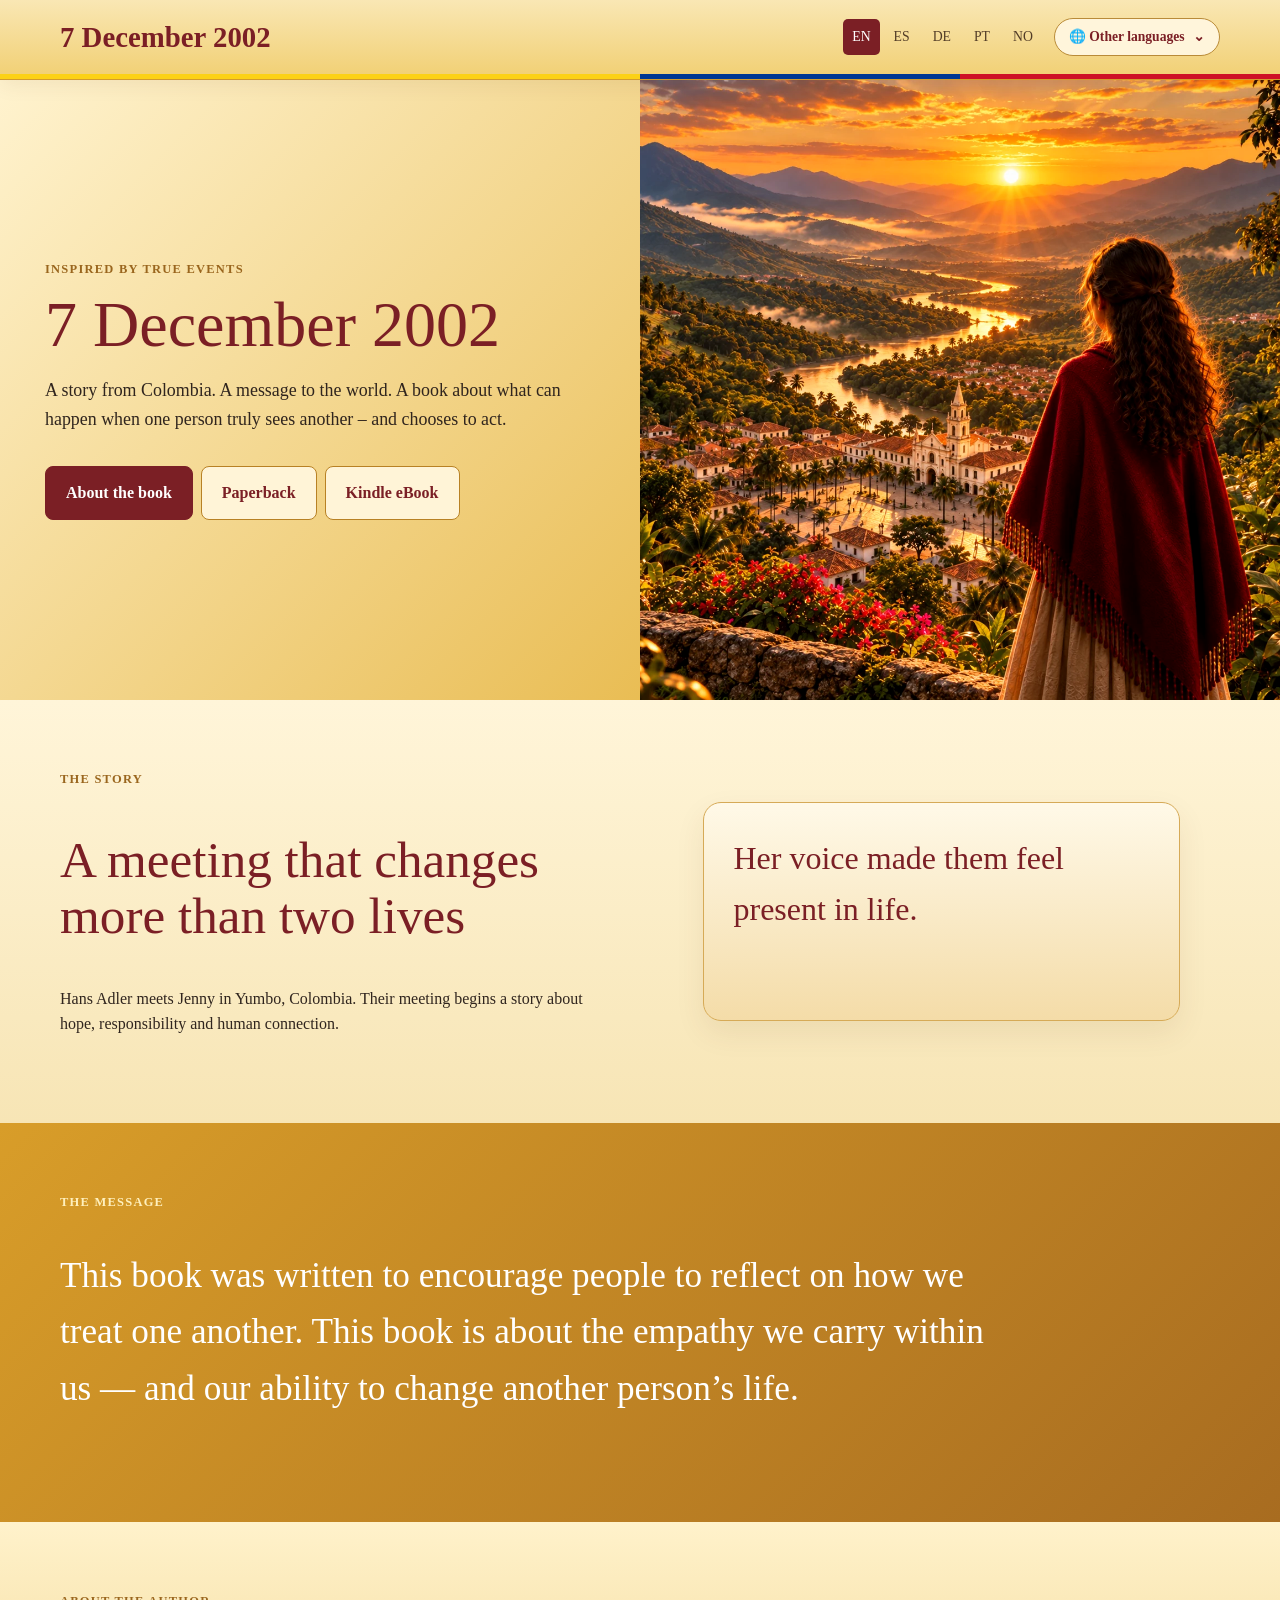
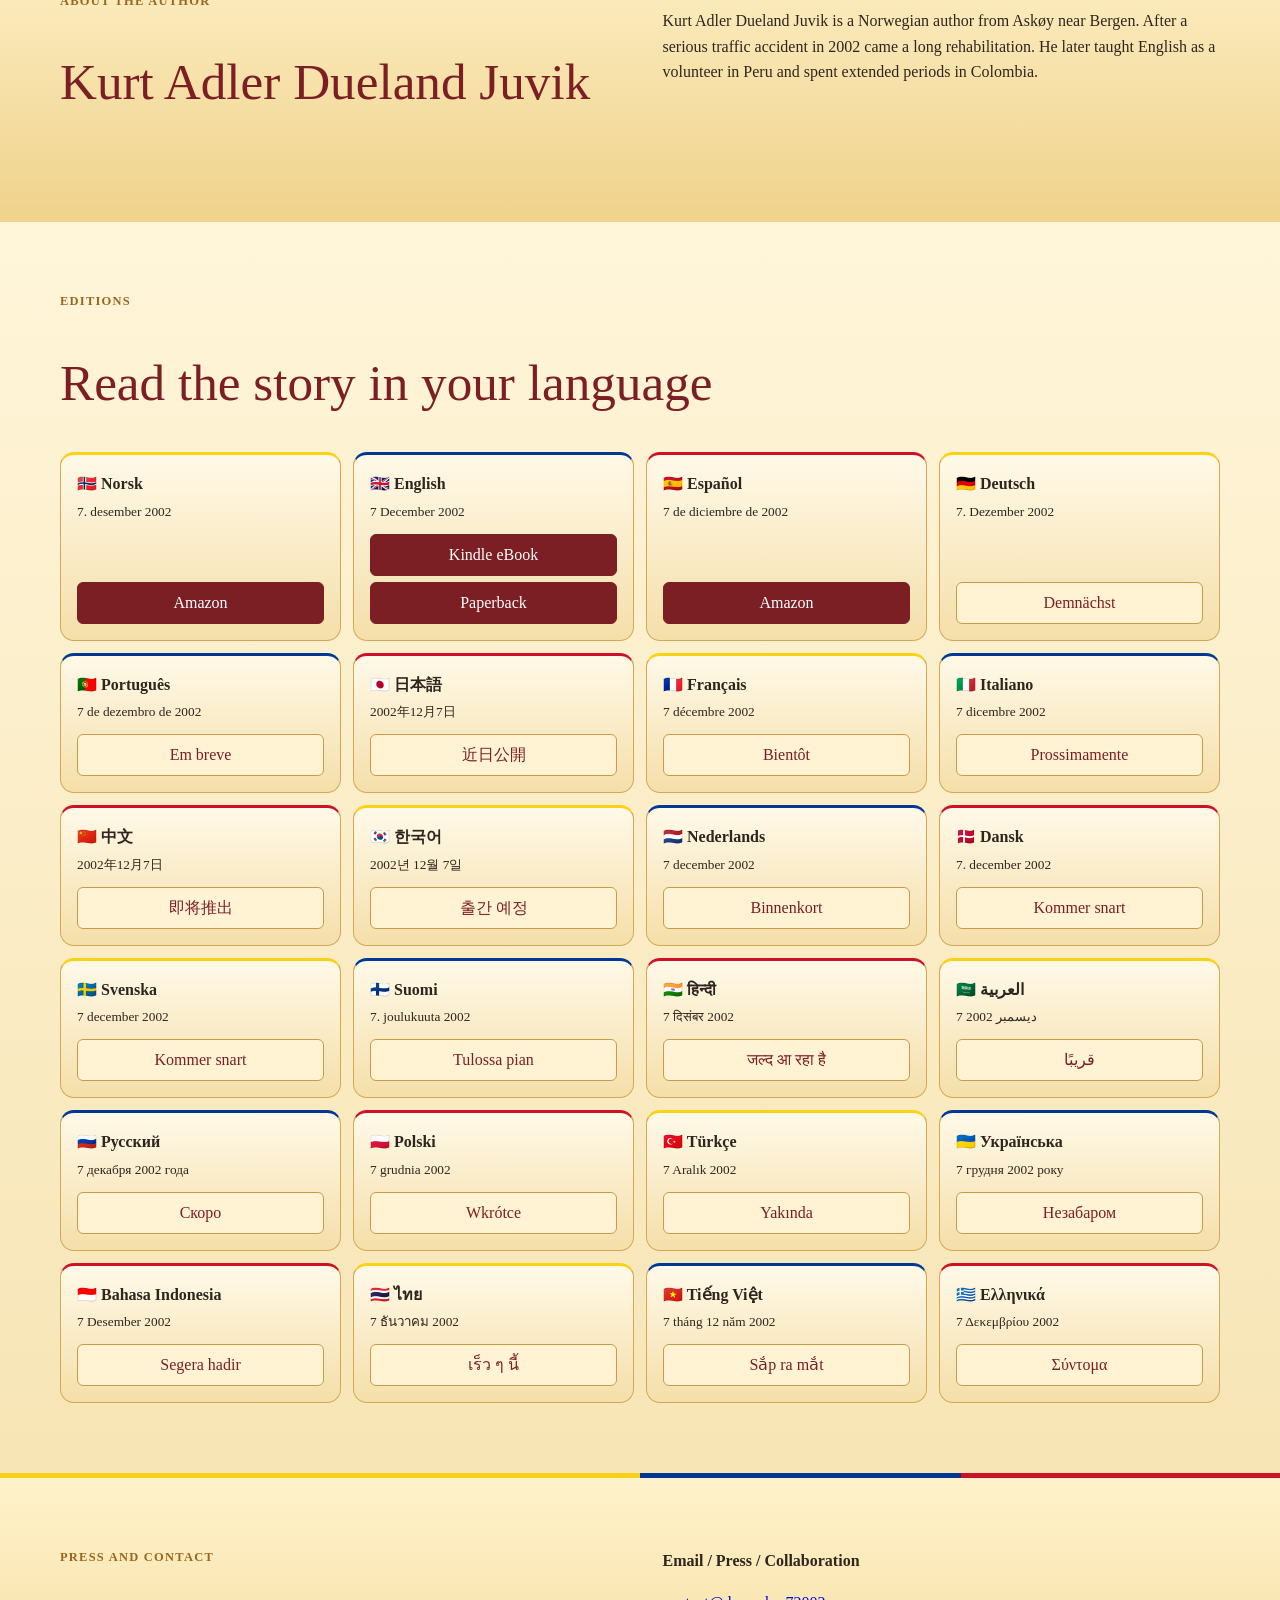
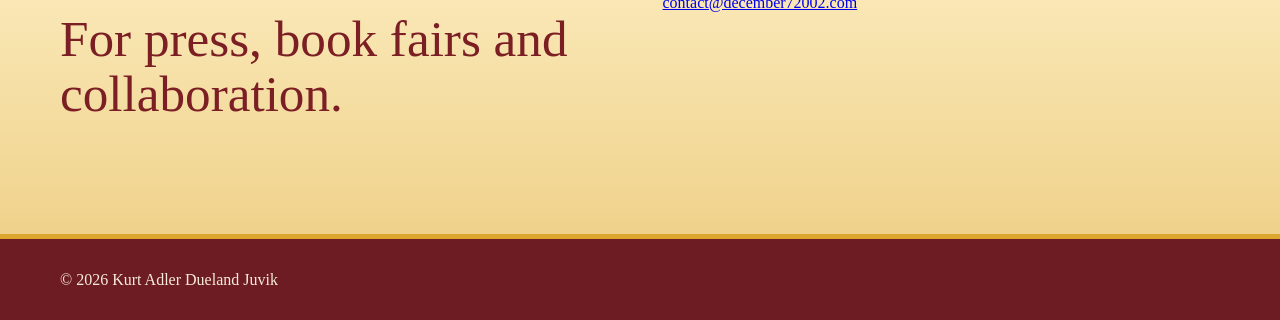
==== index.html @ f784ce47 "Align author biography spacing with other page sections" ====
<!doctype html><html lang=en><head><meta charset=utf-8><meta name=viewport content="width=device-width,initial-scale=1"><title>7 December 2002 | Kurt Adler Dueland Juvik</title><link rel="canonical" href="https://december72002.com/"><script>if(location.hostname==="7december2002.com"||location.hostname==="www.7december2002.com"){location.replace("https://december72002.com"+location.pathname+location.search+location.hash)}</script><style>*{box-sizing:border-box}html{scroll-behavior:smooth}body{margin:0;background:#f8e7b8;color:#30251e;font-family:Georgia,"Times New Roman","Noto Serif JP",serif;line-height:1.6}.w{width:min(1160px,calc(100% - 30px));margin:auto}header{background:linear-gradient(180deg,#f9e7b4,#f1cf72);border-bottom:1px solid #d29a2e;position:sticky;top:0;z-index:10;box-shadow:0 4px 20px rgba(91,56,12,.08)}header:after{content:"";display:block;height:5px;background:linear-gradient(90deg,#FCD116 0 50%,#003893 50% 75%,#CE1126 75% 100%)}.top{min-height:74px;display:flex;align-items:center;justify-content:space-between;gap:15px}.brand{font-size:1.8rem;color:#7b1f25;font-weight:700}.langs{display:flex;flex-wrap:wrap;gap:2px;justify-content:flex-end}.langs button{border:0;background:none;padding:5px;font:inherit;font-size:.73rem;cursor:pointer;color:#3d3022}.langs button:hover{color:#003893}.langs .on{background:#7b1f25;color:#fff;border-radius:5px}.hero{display:grid;grid-template-columns:1fr 1fr;min-height:620px}.copy{display:flex;align-items:center;padding:55px 45px;background:linear-gradient(135deg,#fff3cf,#e9bd54)}.ey,.k{color:#9a661e;text-transform:uppercase;letter-spacing:.1em;font-size:.78rem;font-weight:700}h1{font-size:clamp(2.5rem,5vw,5rem);line-height:1.04;color:#7b1f25;font-weight:500;margin:.18em 0}.sub{font-size:1.7rem;color:#2b4b35}.lead{font-size:1.12rem}.btn{display:inline-block;margin:15px 8px 0 0;padding:13px 20px;border:1px solid #b88124;border-radius:8px;color:#7b1f25;text-decoration:none;font-weight:700;background:#fff4d7}.btn:hover{border-color:#003893}.primary{background:#7b1f25;color:#fff;border-color:#7b1f25}.off{opacity:.5;pointer-events:none}.hide{display:none!important}.visual{width:100%;height:100%;min-height:620px;overflow:hidden;background:#d8a13a;}.visual img{display:block;width:100%;height:100%;min-height:620px;object-fit:cover;object-position:right center;filter:contrast(1.03) saturate(1.02)}section{padding:70px 0;background:linear-gradient(180deg,#fff5d9,#f7e5b5)}.two{display:grid;grid-template-columns:1fr 1fr;gap:45px}h2{font-size:clamp(2.2rem,4vw,3.8rem);line-height:1.08;color:#7b1f25;font-weight:500}.quote{padding:30px;border:1px solid #d6aa57;border-radius:18px;background:linear-gradient(180deg,#fff9e8,#f4dca8);font-size:2rem;color:#7b1f25;box-shadow:0 12px 30px rgba(87,51,8,.08)}.message{background:linear-gradient(135deg,#d89d29,#a86c20);color:#fff}.message .k{color:#fff0bd}.message p{font-size:2.2rem;max-width:960px}.author,.contact{background:linear-gradient(180deg,#fff2cb,#efd28b)}.ed{display:grid;grid-template-columns:repeat(4,1fr);gap:12px}.ed article{background:linear-gradient(180deg,#fff9e8,#f5dfa9);border:1px solid #d3a855;border-radius:14px;padding:16px;display:flex;flex-direction:column;min-height:120px}.ed article:nth-child(3n+1){border-top:3px solid #FCD116}.ed article:nth-child(3n+2){border-top:3px solid #003893}.ed article:nth-child(3n){border-top:3px solid #CE1126}.ed small{display:block;flex:1;margin:4px 0 12px}.ed a,.ed span{padding:7px;text-align:center;border:1px solid #c99b48;border-radius:6px;text-decoration:none;color:#7b1f25;background:#fff3d3}.ed a{background:#7b1f25;color:#fff;border-color:#7b1f25}.contact{border-top:5px solid transparent;border-image:linear-gradient(90deg,#FCD116 0 50%,#003893 50% 75%,#CE1126 75% 100%) 1}footer{background:#6c1c22;color:#f8ecd8;padding:28px 0;border-top:5px solid #dca62f}@media(max-width:850px){.hero,.two{grid-template-columns:1fr}.visual{min-height:500px;order:-1}.visual img{min-height:500px;object-position:right center}.copy{padding:45px 25px}.ed{grid-template-columns:repeat(2,1fr)}}@media(max-width:480px){header{position:relative}.top{flex-direction:column;align-items:flex-start;padding:12px 0}.langs{justify-content:flex-start}.ed{grid-template-columns:1fr}.visual{min-height:410px}.visual img{min-height:410px;object-position:78% center}}
.language-nav{display:flex;align-items:center;justify-content:flex-end;gap:12px;flex-wrap:wrap}.language-nav .langs{gap:5px}.language-nav button{border:0;background:transparent;color:#533d27;font:inherit;font-size:.86rem;padding:7px 9px;cursor:pointer;border-radius:7px;white-space:nowrap}.language-nav button.on{background:#7b1f25;color:#fff}.language-more{position:relative}.language-more summary{list-style:none;cursor:pointer;white-space:nowrap;border:1px solid #b98b39;background:#fff5db;border-radius:24px;padding:7px 14px;font-size:.85rem;color:#7b1f25;font-weight:700}.language-more summary::-webkit-details-marker{display:none}.language-more summary:focus-visible,.language-nav button:focus-visible{outline:3px solid #003893;outline-offset:2px}.chevron{margin-left:5px}.language-more[open] .chevron{display:inline-block;transform:rotate(180deg)}.language-grid{position:absolute;right:0;top:calc(100% + 9px);z-index:30;width:min(570px,calc(100vw - 30px));max-height:60vh;overflow:auto;display:grid;grid-template-columns:repeat(3,minmax(0,1fr));gap:5px;padding:15px;background:#fff8e8;border:1px solid #d2ac61;border-radius:14px;box-shadow:0 12px 35px #4c2e1640}.language-grid button{text-align:left;white-space:normal}@media(max-width:850px){.top{gap:7px}.language-nav{justify-content:flex-start}}@media(max-width:480px){.top{padding:13px 0}.brand{font-size:1.65rem}.language-nav{width:100%;gap:8px}.language-nav .langs{gap:2px}.language-nav button{padding:6px 8px;font-size:.84rem}.language-more summary{font-size:.82rem;padding:6px 11px}.language-grid{left:0;right:auto;grid-template-columns:repeat(2,minmax(0,1fr));width:min(350px,calc(100vw - 30px))}}@media(max-width:600px){.language-nav{position:relative}.language-more{position:static}.language-grid{position:absolute;left:0;right:0;top:calc(100% + 9px);width:100%;max-width:100%;grid-template-columns:repeat(2,minmax(0,1fr));gap:4px 8px;padding:12px;box-sizing:border-box}.language-grid button{min-width:0;width:100%;overflow-wrap:anywhere;word-break:normal;text-align:left;font-size:.8rem;line-height:1.35;padding:9px 5px}.language-more summary{max-width:100%}}@media(max-width:850px){.author .two{gap:0}.author h2{margin-bottom:.35em}.author p{margin-top:0}}</style></head><body><header><div class="w top"><div class=brand id="brandTitle">ENGELEN FRA BERLIN</div><nav class="language-nav" aria-label="Choose language"><div class="langs"><button data-l=en>EN</button><button data-l=es>ES</button><button data-l=de>DE</button><button data-l=pt>PT</button><button data-l=no>NO</button></div><details class="language-more"><summary aria-label="Show all 24 languages">🌐 <span id="languageToggleLabel">Other languages</span> <span class="chevron">⌄</span></summary><div class="language-grid"><button data-l=ja>日本語</button><button data-l=fr>FR</button><button data-l=it>IT</button><button data-l=zh>中文</button><button data-l=ko>한국어</button><button data-l=nl>NL</button><button data-l=da>DA</button><button data-l=sv>SV</button><button data-l=fi>FI</button><button data-l=hi>हिन्दी</button><button data-l=ar>العربية</button><button data-l=ru>Русский</button><button data-l=pl>Polski</button><button data-l=tr>Türkçe</button><button data-l=uk>Українська</button><button data-l=id>Bahasa Indonesia</button><button data-l=th>ไทย</button><button data-l=vi>Tiếng Việt</button><button data-l=el>Ελληνικά</button></div></details></nav></div></header><main><div class=hero><div class=copy><div><div class=ey id=x0>Inspirert av virkelige hendelser</div><h1 id=x1>Tilfeldighetenes mønster</h1><div class="sub hide" id=x2>Jenta fra Yumbo</div><p class=lead id=x3>En historie fra Colombia. Et budskap til verden. En bok om hva som kan skje når ett menneske virkelig ser et annet – og velger å handle.</p><a class="btn primary" href=#book id=x4>Les om boken</a><a class=btn id=buy>Kjøp norsk utgave</a><a class="btn hide" id=buy2></a></div></div><div class=visual id=heroVisual><img src="[data-uri]" alt="Jenta i et gyllent landskap over Yumbo" fetchpriority="high"></div></div><section id=book><div class="w two"><div><div class=k id=x6>Historien</div><h2 id=x7>Et møte som forandrer mer enn to liv</h2><p id=x8>Hans Adler møter Jenny i Yumbo i Colombia. Møtet blir starten på en historie om håp, ansvar, menneskelig nærhet og hvor mye ett valg kan bety.</p></div><blockquote class=quote id=x9>Stemmen fikk dem til å føle seg til stede i livet.</blockquote></div></section><section class=message><div class=w><div class=k id=x10>Budskapet</div><p id=x11>Denne boken handler om empatien vi bærer i oss – og vår evne til å forandre et annet menneskes liv.</p></div></section><section class=author><div class="w two"><div><div class=k id=x12>Om forfatteren</div><h2>Kurt Adler Dueland Juvik</h2></div><p id=x13>Kurt Adler Dueland Juvik er en norsk forfatter fra Askøy utenfor Bergen. Etter en alvorlig trafikkulykke i 2002 fulgte en lang rehabilitering. Senere underviste han i engelsk som frivillig i Peru og oppholdt seg i lengre perioder i Colombia.</p></div></section><section><div class=w><div class=k id=edLabel>UTGAVER</div><h2 id=x15>Les historien på ditt språk</h2><div class=ed><article><b>🇳🇴 Norsk</b><small>7. desember 2002</small><a href="https://www.amazon.com/dp/B0HGYQ862X" target="_blank">Amazon</a></article><article><b>🇬🇧 English</b><small>7 December 2002</small><a href="https://www.amazon.com/dp/B0GDHTZF4P" target="_blank">Kindle eBook</a><a href="https://www.amazon.com/dp/B0HFGLJTKH" target="_blank" style="margin-top:6px">Paperback</a></article><article><b>🇪🇸 Español</b><small>7 de diciembre de 2002</small><a href="https://www.amazon.com/dp/B0HFTT1THT" target="_blank">Amazon</a></article><article><b>🇩🇪 Deutsch</b><small>7. Dezember 2002</small><span>Demnächst</span></article><article><b>🇵🇹 Português</b><small>7 de dezembro de 2002</small><span>Em breve</span></article><article><b>🇯🇵 日本語</b><small>2002年12月7日</small><span>近日公開</span></article><article><b>🇫🇷 Français</b><small>7 décembre 2002</small><span>Bientôt</span></article><article><b>🇮🇹 Italiano</b><small>7 dicembre 2002</small><span>Prossimamente</span></article><article><b>🇨🇳 中文</b><small>2002年12月7日</small><span>即将推出</span></article><article><b>🇰🇷 한국어</b><small>2002년 12월 7일</small><span>출간 예정</span></article><article><b>🇳🇱 Nederlands</b><small>7 december 2002</small><span>Binnenkort</span></article><article><b>🇩🇰 Dansk</b><small>7. december 2002</small><span>Kommer snart</span></article><article><b>🇸🇪 Svenska</b><small>7 december 2002</small><span>Kommer snart</span></article><article><b>🇫🇮 Suomi</b><small>7. joulukuuta 2002</small><span>Tulossa pian</span></article><article><b>🇮🇳 हिन्दी</b><small>7 दिसंबर 2002</small><span>जल्द आ रहा है</span></article><article><b>🇸🇦 العربية</b><small>7 ديسمبر 2002</small><span>قريبًا</span></article><article><b>🇷🇺 Русский</b><small>7 декабря 2002 года</small><span>Скоро</span></article><article><b>🇵🇱 Polski</b><small>7 grudnia 2002</small><span>Wkrótce</span></article><article><b>🇹🇷 Türkçe</b><small>7 Aralık 2002</small><span>Yakında</span></article><article><b>🇺🇦 Українська</b><small>7 грудня 2002 року</small><span>Незабаром</span></article><article><b>🇮🇩 Bahasa Indonesia</b><small>7 Desember 2002</small><span>Segera hadir</span></article><article><b>🇹🇭 ไทย</b><small>7 ธันวาคม 2002</small><span>เร็ว ๆ นี้</span></article><article><b>🇻🇳 Tiếng Việt</b><small>7 tháng 12 năm 2002</small><span>Sắp ra mắt</span></article><article><b>🇬🇷 Ελληνικά</b><small>7 Δεκεμβρίου 2002</small><span>Σύντομα</span></article></div></div></section><section class=contact><div class="w two"><div><div class=k id=x16>Presse og kontakt</div><h2 id=x17>For presse, bokmesser og samarbeid.</h2></div><div><b id=contactLabel>Email / Press / Collaboration</b><p><a href="mailto:contact@december72002.com">contact@december72002.com</a></p></div></div></section></main><footer><div class=w>© 2026 Kurt Adler Dueland Juvik</div></footer><script>window.T={"no":["Inspirert av virkelige hendelser","Tilfeldighetenes mønster","Jenta fra Yumbo","En historie fra Colombia. Et budskap til verden. En bok om hva som kan skje når ett menneske virkelig ser et annet – og velger å handle.","Les om boken","Kjøp norsk utgave","Historien","Et møte som forandrer mer enn to liv","Hans Adler møter Jenny i Yumbo i Colombia. Møtet blir starten på en historie om håp, ansvar, menneskelig nærhet og hvor mye ett valg kan bety.","Stemmen fikk dem til å føle seg til stede i livet.","Budskapet","Denne boken er skrevet for å få mennesker til å reflektere over hvordan vi behandler hverandre. Denne boken handler om empatien vi bærer i oss – og vår evne til å forandre et annet menneskes liv.","Om forfatteren","Kurt Adler Dueland Juvik er en norsk forfatter fra Askøy utenfor Bergen. Etter en alvorlig trafikkulykke i 2002 fulgte en lang rehabilitering. Senere underviste han i engelsk som frivillig i Peru og oppholdt seg i lengre perioder i Colombia.","Utgaver og språk","Les historien på ditt språk","Presse og kontakt","For presse, bokmesser og samarbeid."],"en":["Inspired by true events","The Pattern of Coincidence","The Girl from Yumbo","A story from Colombia. A message to the world. A book about what can happen when one person truly sees another – and chooses to act.","About the book","Buy the English edition","The story","A meeting that changes more than two lives","Hans Adler meets Jenny in Yumbo, Colombia. Their meeting begins a story about hope, responsibility and human connection.","Her voice made them feel present in life.","The message","This book was written to encourage people to reflect on how we treat one another. This book is about the empathy we carry within us — and our ability to change another person’s life.","About the author","Kurt Adler Dueland Juvik is a Norwegian author from Askøy near Bergen. After a serious traffic accident in 2002 came a long rehabilitation. He later taught English as a volunteer in Peru and spent extended periods in Colombia.","Editions and languages","Read the story in your language","Press and contact","For press, book fairs and collaboration."],"es":["Inspirada en hechos reales","El patrón de las coincidencias","La chica de Yumbo","Una historia de Colombia. Un mensaje al mundo. Un libro sobre lo que puede ocurrir cuando una persona realmente ve a otra y decide actuar.","Conoce el libro","Comprar la edición española","La historia","Un encuentro que cambia más de dos vidas","Hans Adler conoce a Jenny en Yumbo, Colombia. El encuentro inicia una historia sobre esperanza, responsabilidad y cercanía humana.","Su voz les hizo sentirse presentes en la vida.","El mensaje","Este libro fue escrito para invitar a las personas a reflexionar sobre cómo nos tratamos unos a otros. Este libro trata de la empatía que llevamos dentro — y de nuestra capacidad para cambiar la vida de otra persona.","Sobre el autor","Kurt Adler Dueland Juvik es un autor noruego de Askøy, cerca de Bergen. Tras un grave accidente de tráfico en 2002 siguió una larga rehabilitación. Más tarde enseñó inglés como voluntario en Perú y pasó largas temporadas en Colombia.","Ediciones e idiomas","Lee la historia en tu idioma","Prensa y contacto","Para prensa, ferias del libro y colaboración."],"de":["Inspiriert von wahren Begebenheiten","Das Muster der Zufälle","Das Mädchen aus Yumbo","Eine Geschichte aus Kolumbien. Eine Botschaft an die Welt.","Über das Buch","Deutsche Ausgabe – demnächst","Die Geschichte","Eine Begegnung, die mehr als zwei Leben verändert","Hans Adler begegnet Jenny in Yumbo, Kolumbien. Daraus entsteht eine Geschichte über Hoffnung, Verantwortung und menschliche Nähe.","Ihre Stimme gab ihnen das Gefühl, im Leben präsent zu sein.","Die Botschaft","Dieses Buch wurde geschrieben, um Menschen dazu anzuregen, darüber nachzudenken, wie wir miteinander umgehen. Dieses Buch handelt von der Empathie, die wir in uns tragen – und von unserer Fähigkeit, das Leben eines anderen Menschen zu verändern.","Über den Autor","Kurt Adler Dueland Juvik ist ein norwegischer Autor von Askøy bei Bergen. Nach einem schweren Verkehrsunfall 2002 folgte eine lange Rehabilitation. Später unterrichtete er freiwillig Englisch in Peru und verbrachte längere Zeiträume in Kolumbien.","Ausgaben und Sprachen","Lies die Geschichte in deiner Sprache","Presse und Kontakt","Für Presse, Buchmessen und Zusammenarbeit."],"pt":["Inspirada em fatos reais","O padrão das coincidências","A Menina de Yumbo","Uma história da Colômbia. Uma mensagem ao mundo.","Sobre o livro","Edição em português – em breve","A história","Um encontro que muda mais do que duas vidas","Hans Adler conhece Jenny em Yumbo, na Colômbia. O encontro inicia uma história sobre esperança, responsabilidade e proximidade humana.","A voz dela os fez sentir presentes na vida.","A mensagem","Este livro foi escrito para levar as pessoas a refletir sobre a forma como tratamos uns aos outros. Este livro fala da empatia que carregamos dentro de nós – e da nossa capacidade de transformar a vida de outra pessoa.","Sobre o autor","Kurt Adler Dueland Juvik é um autor norueguês de Askøy, perto de Bergen. Depois de um grave acidente de trânsito em 2002, passou por uma longa reabilitação. Mais tarde ensinou inglês como voluntário no Peru e passou longos períodos na Colômbia.","Edições e idiomas","Leia a história no seu idioma","Imprensa e contato","Para imprensa, feiras do livro e colaboração."]};
</script><script>Object.assign(window.T,{"ja":["実際の出来事に着想を得た物語","偶然が織りなす模様","ユンボの少女","コロンビアから生まれた物語。世界へのメッセージ。","本について","日本語版 – 近日公開","物語","二人だけでなく、さらに多くの人生を変える出会い","ハンス・アドラーはコロンビアのユンボでジェニーと出会います。","その声は、彼らに人生の中にいることを実感させた。","メッセージ","この本は、私たちが互いにどう接しているかを考えるきっかけとなるように書かれました。 この本が描くのは、私たちの中にある共感と、一人の人間の人生を変える力です。","著者について","Kurt Adler Dueland Juvik はベルゲン近郊のアスコイ出身のノルウェー人作家です。2002年の重大な交通事故後、長いリハビリを経験し、その後ペルーでボランティアとして英語を教え、コロンビアにも長期滞在しました。","各言語版","あなたの言語で物語を","取材・お問い合わせ","報道、ブックフェア、協力について。"],"fr":["Inspiré de faits réels","Le motif des coïncidences","La Fille de Yumbo","Une histoire venue de Colombie. Un message au monde.","À propos du livre","Édition française – bientôt disponible","L’histoire","Une rencontre qui change plus de deux vies","Hans Adler rencontre Jenny à Yumbo, en Colombie.","Sa voix leur donnait le sentiment d’être présents dans la vie.","Le message","Ce livre a été écrit pour inviter chacun à réfléchir à la manière dont nous nous traitons les uns les autres. Ce livre parle de l’empathie que nous portons en nous – et de notre capacité à changer la vie d’une autre personne.","À propos de l’auteur","Kurt Adler Dueland Juvik est un auteur norvégien d’Askøy, près de Bergen. Après un grave accident de la route en 2002, il a connu une longue rééducation. Il a ensuite enseigné l’anglais comme bénévole au Pérou et passé de longues périodes en Colombie.","Éditions et langues","Lisez l’histoire dans votre langue","Presse et contact","Pour la presse, les salons du livre et les collaborations."],"it":["Ispirato a eventi reali","Il disegno delle coincidenze","La ragazza di Yumbo","Una storia dalla Colombia. Un messaggio al mondo.","Scopri il libro","Edizione italiana – prossimamente","La storia","Un incontro che cambia più di due vite","Hans Adler incontra Jenny a Yumbo, in Colombia.","La sua voce li faceva sentire presenti nella vita.","Il messaggio","Questo libro è stato scritto per invitare le persone a riflettere su come ci trattiamo a vicenda. Questo libro parla dell’empatia che portiamo dentro di noi – e della nostra capacità di cambiare la vita di un’altra persona.","L’autore","Kurt Adler Dueland Juvik è un autore norvegese di Askøy, vicino a Bergen. Dopo un grave incidente stradale nel 2002 ha affrontato una lunga riabilitazione. In seguito ha insegnato inglese come volontario in Perù e trascorso lunghi periodi in Colombia.","Edizioni e lingue","Leggi la storia nella tua lingua","Stampa e contatto","Per stampa, fiere del libro e collaborazioni."],"zh":["灵感源于真实事件","巧合的轨迹","来自云博的女孩","一个来自哥伦比亚的故事，一条送给世界的信息。","关于本书","中文版 – 即将推出","故事","一次改变不止两个人生的相遇","汉斯·阿德勒在哥伦比亚云博遇见珍妮。","她的声音让他们感到自己真正在生命之中。","主题","写这本书，是希望人们思考我们如何对待彼此。 这本书讲述我们心中的共情，以及我们改变另一个人生活的能力。","关于作者","Kurt Adler Dueland Juvik 是一位来自挪威卑尔根附近 Askøy 的作家。2002年经历严重交通事故后，他进行了长期康复。后来他在秘鲁志愿教授英语，并长期停留在哥伦比亚。","版本与语言","用你的语言阅读这个故事","媒体与联系","媒体、书展及合作咨询。"],"ko":["실제 사건에서 영감을 받은 이야기","우연의 패턴","윰보에서 온 소녀","콜롬비아에서 온 이야기. 세계를 향한 메시지.","책 소개","한국어판 – 출간 예정","이야기","두 사람을 넘어 더 많은 삶을 바꾸는 만남","한스 아들러는 콜롬비아 윰보에서 제니를 만납니다.","그 목소리는 그들에게 자신이 삶 속에 존재하고 있음을 느끼게 했다.","메시지","이 책은 우리가 서로를 어떻게 대하는지 돌아보게 하기 위해 쓰였습니다. 이 책은 우리 안에 있는 공감과 다른 사람의 삶을 바꿀 수 있는 힘에 관한 이야기입니다.","저자 소개","Kurt Adler Dueland Juvik 은 베르겐 인근 Askøy 출신의 노르웨이 작가입니다. 2002년 큰 교통사고 뒤 오랜 재활을 거쳤고, 이후 페루에서 영어를 자원봉사로 가르쳤으며 콜롬비아에도 장기간 머물렀습니다.","언어별 판본","당신의 언어로 이야기를 읽으세요","언론 및 문의","언론, 도서전 및 협업 문의."]});
</script><script>Object.assign(window.T,{"nl":["Geïnspireerd op ware gebeurtenissen","Het patroon van toevalligheden","Het meisje uit Yumbo","Een verhaal uit Colombia. Een boodschap voor de wereld.","Over het boek","Nederlandse editie – binnenkort","Het verhaal","Een ontmoeting die meer dan twee levens verandert","Hans Adler ontmoet Jenny in Yumbo, Colombia.","Haar stem gaf hen het gevoel aanwezig te zijn in het leven.","De boodschap","Dit boek is geschreven om mensen te laten nadenken over hoe we met elkaar omgaan. Dit boek gaat over de empathie die we in ons dragen – en ons vermogen om het leven van een ander te veranderen.","Over de auteur","Kurt Adler Dueland Juvik is een Noorse auteur uit Askøy bij Bergen. Na een ernstig verkeersongeval in 2002 volgde een lange revalidatie. Later gaf hij als vrijwilliger Engelse les in Peru en verbleef hij langere perioden in Colombia.","Edities en talen","Lees het verhaal in jouw taal","Pers en contact","Voor pers, boekenbeurzen en samenwerking."],"da":["Inspireret af virkelige begivenheder","Tilfældighedernes mønster","Pigen fra Yumbo","En historie fra Colombia. Et budskab til verden.","Læs om bogen","Dansk udgave – kommer snart","Historien","Et møde der forandrer mere end to liv","Hans Adler møder Jenny i Yumbo i Colombia.","Hendes stemme fik dem til at føle sig til stede i livet.","Budskabet","Denne bog er skrevet for at få mennesker til at reflektere over, hvordan vi behandler hinanden. Denne bog handler om den empati, vi bærer i os – og vores evne til at forandre et andet menneskes liv.","Om forfatteren","Kurt Adler Dueland Juvik er en norsk forfatter fra Askøy ved Bergen. Efter en alvorlig trafikulykke i 2002 fulgte en lang rehabilitering. Senere underviste han frivilligt i engelsk i Peru og opholdt sig i længere perioder i Colombia.","Udgaver og sprog","Læs historien på dit sprog","Presse og kontakt","Til presse, bogmesser og samarbejde."],"sv":["Inspirerad av verkliga händelser","Tillfälligheternas mönster","Flickan från Yumbo","En berättelse från Colombia. Ett budskap till världen.","Läs om boken","Svensk utgåva – kommer snart","Berättelsen","Ett möte som förändrar mer än två liv","Hans Adler möter Jenny i Yumbo i Colombia.","Hennes röst fick dem att känna sig närvarande i livet.","Budskapet","Den här boken är skriven för att få människor att reflektera över hur vi behandlar varandra. Den här boken handlar om empatin vi bär inom oss – och vår förmåga att förändra en annan människas liv.","Om författaren","Kurt Adler Dueland Juvik är en norsk författare från Askøy nära Bergen. Efter en allvarlig trafikolycka 2002 följde en lång rehabilitering. Senare undervisade han i engelska som volontär i Peru och tillbringade längre perioder i Colombia.","Utgåvor och språk","Läs berättelsen på ditt språk","Press och kontakt","För press, bokmässor och samarbete."],"fi":["Tositapahtumien inspiroima","Sattumien kuvio","Yumbon tyttö","Tarina Kolumbiasta. Viesti maailmalle.","Tietoa kirjasta","Suomenkielinen painos – tulossa pian","Tarina","Kohtaaminen joka muuttaa useamman kuin kaksi elämää","Hans Adler tapaa Jennyn Yumbossa Kolumbiassa.","Hänen äänensä sai heidät tuntemaan olevansa läsnä elämässä.","Sanoma","Tämä kirja on kirjoitettu herättämään ajatuksia siitä, miten kohtelemme toisiamme. Tämä kirja kertoo empatiasta, jota kannamme sisällämme – ja kyvystämme muuttaa toisen ihmisen elämää.","Kirjailijasta","Kurt Adler Dueland Juvik on norjalainen kirjailija Askøystä Bergenin läheltä. Vakavaa liikenneonnettomuutta vuonna 2002 seurasi pitkä kuntoutus. Myöhemmin hän opetti englantia vapaaehtoisena Perussa ja vietti pitkiä jaksoja Kolumbiassa.","Painokset ja kielet","Lue tarina omalla kielelläsi","Media ja yhteystiedot","Medialle, kirjamessuille ja yhteistyöhön."]});
</script><script>Object.assign(window.T,{"hi":["सच्ची घटनाओं से प्रेरित","7 दिसंबर 2002","","कोलंबिया की एक कहानी। दुनिया के लिए एक संदेश।","पुस्तक के बारे में पढ़ें","हिंदी संस्करण जल्द आ रहा है","कहानी","एक मुलाकात जो दो से अधिक ज़िंदगियाँ बदल देती है","हांस एडलर कोलंबिया के युम्बो में जेनी से मिलता है। उनकी मुलाकात आशा, जिम्मेदारी और मानवीय जुड़ाव की कहानी शुरू करती है।","उसकी आवाज़ ने उन्हें वर्तमान में होने का एहसास कराया।","संदेश","यह पुस्तक हमें सोचने के लिए प्रेरित करती है कि हम एक-दूसरे के साथ कैसा व्यवहार करते हैं। यह सहानुभूति और किसी दूसरे का जीवन बदलने की हमारी क्षमता के बारे में है।","लेखक के बारे में","कुर्ट एडलर ड्यूलैंड युविक नॉर्वे के लेखक हैं। 2002 में एक गंभीर दुर्घटना के बाद उनका लंबा पुनर्वास हुआ। बाद में उन्होंने पेरू में स्वयंसेवक के रूप में अंग्रेज़ी पढ़ाई और कोलंबिया में समय बिताया।","संस्करण और भाषाएँ","अपनी भाषा में कहानी पढ़ें","प्रेस और संपर्क","प्रेस, पुस्तक मेलों और सहयोग के लिए।"],"ar":["مستوحاة من أحداث حقيقية","7 ديسمبر 2002","","قصة من كولومبيا. رسالة إلى العالم.","اقرأ عن الكتاب","النسخة العربية قريبًا","القصة","لقاء يغيّر أكثر من حياتين","يلتقي هانس أدلر بجيني في يومبو بكولومبيا. ويبدأ لقاؤهما قصة عن الأمل والمسؤولية والتواصل الإنساني.","جعلهم صوتها يشعرون بأنهم حاضرون في اللحظة.","الرسالة","يدعو هذا الكتاب إلى التفكير في طريقة تعاملنا مع بعضنا البعض، وفي التعاطف الذي نحمله وقدرتنا على تغيير حياة الآخرين.","عن المؤلف","كورت أدلر ديويلاند يوفيك كاتب نرويجي. بعد حادث خطير عام 2002 مر بفترة طويلة من التأهيل. ثم تطوع لتدريس الإنجليزية في بيرو وأمضى فترات في كولومبيا.","الطبعات واللغات","اقرأ القصة بلغتك","الصحافة والتواصل","للصحافة ومعارض الكتب والتعاون."],"ru":["Основано на реальных событиях","7 декабря 2002 года","","История из Колумбии. Послание всему миру.","О книге","Русское издание — скоро","История","Встреча, меняющая больше двух жизней","Ханс Адлер встречает Дженни в Юмбо, Колумбия. Их встреча становится началом истории о надежде, ответственности и человеческой близости.","Её голос помог им почувствовать себя здесь и сейчас.","Послание","Эта книга призывает задуматься о том, как мы относимся друг к другу, о сострадании и нашей способности изменить чужую жизнь.","Об авторе","Курт Адлер Дюэланд Ювик — норвежский писатель. После тяжёлой аварии в 2002 году он долго восстанавливался. Позже добровольно преподавал английский в Перу и проводил время в Колумбии.","Издания и языки","Читайте историю на своём языке","Пресса и контакты","Для прессы, книжных ярмарок и сотрудничества."],"pl":["Zainspirowane prawdziwymi wydarzeniami","7 grudnia 2002","","Historia z Kolumbii. Przesłanie dla świata.","O książce","Polskie wydanie — wkrótce","Historia","Spotkanie, które zmienia więcej niż dwa życia","Hans Adler poznaje Jenny w Yumbo w Kolumbii. Ich spotkanie rozpoczyna historię o nadziei, odpowiedzialności i ludzkiej bliskości.","Jej głos sprawił, że poczuli się obecni w tej chwili.","Przesłanie","Ta książka zachęca do refleksji nad tym, jak traktujemy innych, nad empatią i naszą zdolnością do zmieniania czyjegoś życia.","O autorze","Kurt Adler Dueland Juvik jest norweskim pisarzem. Po poważnym wypadku w 2002 roku przeszedł długą rehabilitację. Później jako wolontariusz uczył angielskiego w Peru i spędzał czas w Kolumbii.","Wydania i języki","Przeczytaj historię w swoim języku","Prasa i kontakt","Dla prasy, targów książki i współpracy."],"tr":["Gerçek olaylardan esinlenilmiştir","7 Aralık 2002","","Kolombiya'dan bir hikâye. Dünyaya bir mesaj.","Kitap hakkında","Türkçe baskı yakında","Hikâye","İki kişiden fazlasının hayatını değiştiren bir karşılaşma","Hans Adler, Kolombiya'nın Yumbo kentinde Jenny ile tanışır. Bu karşılaşma umut, sorumluluk ve insani bağlar üzerine bir hikâyenin başlangıcı olur.","Onun sesi, kendilerini o anda gerçekten var hissedebilmelerini sağladı.","Mesaj","Bu kitap, birbirimize nasıl davrandığımızı, içimizdeki empatiyi ve başka birinin hayatını değiştirme gücümüzü düşünmeye davet ediyor.","Yazar hakkında","Kurt Adler Dueland Juvik Norveçli bir yazardır. 2002'deki ciddi bir kazadan sonra uzun bir rehabilitasyon süreci geçirdi. Daha sonra Peru'da gönüllü İngilizce öğretmenliği yaptı ve Kolombiya'da zaman geçirdi.","Baskılar ve diller","Hikâyeyi kendi dilinizde okuyun","Basın ve iletişim","Basın, kitap fuarları ve iş birliği için."],"uk":["Натхнено реальними подіями","7 грудня 2002 року","","Історія з Колумбії. Послання світові.","Про книгу","Українське видання — незабаром","Історія","Зустріч, що змінює більше ніж два життя","Ганс Адлер зустрічає Дженні в Юмбо, Колумбія. Їхня зустріч стає початком історії про надію, відповідальність і людську близькість.","Її голос допоміг їм відчути себе присутніми в цій миті.","Послання","Ця книга спонукає замислитися над тим, як ми ставимося одне до одного, над співчуттям і здатністю змінити чиєсь життя.","Про автора","Курт Адлер Дюеланд Ювік — норвезький письменник. Після серйозної аварії 2002 року він пройшов тривалу реабілітацію. Згодом викладав англійську як волонтер у Перу та проводив час у Колумбії.","Видання та мови","Читайте історію своєю мовою","Преса та контакти","Для преси, книжкових ярмарків і співпраці."],"id":["Terinspirasi dari kisah nyata","7 Desember 2002","","Sebuah kisah dari Kolombia. Pesan untuk dunia.","Tentang buku","Edisi bahasa Indonesia segera hadir","Kisah","Pertemuan yang mengubah lebih dari dua kehidupan","Hans Adler bertemu Jenny di Yumbo, Kolombia. Pertemuan mereka mengawali kisah tentang harapan, tanggung jawab, dan hubungan antarmanusia.","Suaranya membuat mereka merasa hadir sepenuhnya.","Pesan","Buku ini mengajak kita merenungkan cara kita memperlakukan sesama, empati dalam diri kita, dan kemampuan kita mengubah kehidupan orang lain.","Tentang penulis","Kurt Adler Dueland Juvik adalah penulis Norwegia. Setelah kecelakaan serius pada 2002, ia menjalani rehabilitasi panjang. Kemudian ia menjadi sukarelawan pengajar bahasa Inggris di Peru dan menghabiskan waktu di Kolombia.","Edisi dan bahasa","Baca kisah ini dalam bahasa Anda","Pers dan kontak","Untuk pers, pameran buku, dan kerja sama."],"th":["ได้รับแรงบันดาลใจจากเหตุการณ์จริง","7 ธันวาคม 2002","","เรื่องราวจากโคลอมเบีย ข้อความถึงคนทั้งโลก","เกี่ยวกับหนังสือ","ฉบับภาษาไทย เร็ว ๆ นี้","เรื่องราว","การพบกันที่เปลี่ยนชีวิตมากกว่าสองคน","ฮันส์ แอดเลอร์ พบกับเจนนีที่เมืองยุมโบ ประเทศโคลอมเบีย การพบกันของทั้งคู่เริ่มต้นเรื่องราวแห่งความหวัง ความรับผิดชอบ และความผูกพันระหว่างมนุษย์","เสียงของเธอทำให้พวกเขารู้สึกอยู่กับปัจจุบัน","สารจากหนังสือ","หนังสือเล่มนี้ชวนให้เราคิดถึงวิธีที่เราปฏิบัติต่อกัน ความเห็นอกเห็นใจ และพลังของเราที่จะเปลี่ยนชีวิตผู้อื่น","เกี่ยวกับผู้เขียน","เคิร์ต แอดเลอร์ ดูเอลันด์ ยูวิก เป็นนักเขียนชาวนอร์เวย์ หลังประสบอุบัติเหตุร้ายแรงในปี 2002 เขาต้องฟื้นฟูร่างกายเป็นเวลานาน ต่อมาเขาอาสาสอนภาษาอังกฤษในเปรูและใช้เวลาอยู่ในโคลอมเบีย","ฉบับและภาษา","อ่านเรื่องราวในภาษาของคุณ","สื่อมวลชนและติดต่อ","สำหรับสื่อ งานหนังสือ และความร่วมมือ"],"vi":["Lấy cảm hứng từ những sự kiện có thật","7 tháng 12 năm 2002","","Một câu chuyện từ Colombia. Một thông điệp gửi đến thế giới.","Giới thiệu sách","Ấn bản tiếng Việt sắp ra mắt","Câu chuyện","Cuộc gặp gỡ thay đổi nhiều hơn hai cuộc đời","Hans Adler gặp Jenny tại Yumbo, Colombia. Cuộc gặp gỡ của họ mở đầu câu chuyện về hy vọng, trách nhiệm và sự gắn kết giữa con người.","Giọng hát của cô khiến họ cảm thấy hiện diện trong khoảnh khắc ấy.","Thông điệp","Cuốn sách mời chúng ta suy ngẫm về cách đối xử với nhau, về lòng đồng cảm và khả năng thay đổi cuộc đời người khác.","Về tác giả","Kurt Adler Dueland Juvik là nhà văn Na Uy. Sau tai nạn nghiêm trọng năm 2002, ông trải qua thời gian phục hồi dài. Sau đó, ông tình nguyện dạy tiếng Anh tại Peru và dành thời gian ở Colombia.","Các ấn bản và ngôn ngữ","Đọc câu chuyện bằng ngôn ngữ của bạn","Báo chí và liên hệ","Dành cho báo chí, hội sách và hợp tác."],"el":["Εμπνευσμένο από αληθινά γεγονότα","7 Δεκεμβρίου 2002","","Μια ιστορία από την Κολομβία. Ένα μήνυμα στον κόσμο.","Για το βιβλίο","Ελληνική έκδοση — σύντομα","Η ιστορία","Μια συνάντηση που αλλάζει περισσότερες από δύο ζωές","Ο Χανς Άντλερ συναντά την Τζένι στο Γιούμπο της Κολομβίας. Η συνάντησή τους γίνεται η αρχή μιας ιστορίας ελπίδας, ευθύνης και ανθρώπινης σύνδεσης.","Η φωνή της τους έκανε να νιώσουν παρόντες στη στιγμή.","Το μήνυμα","Αυτό το βιβλίο μάς καλεί να σκεφτούμε πώς φερόμαστε ο ένας στον άλλον, την ενσυναίσθηση και τη δύναμή μας να αλλάξουμε τη ζωή κάποιου.","Για τον συγγραφέα","Ο Κουρτ Άντλερ Ντούελαντ Γιούβικ είναι Νορβηγός συγγραφέας. Μετά από σοβαρό ατύχημα το 2002 ακολούθησε μακρά αποκατάσταση. Αργότερα δίδαξε εθελοντικά αγγλικά στο Περού και πέρασε χρόνο στην Κολομβία.","Εκδόσεις και γλώσσες","Διαβάστε την ιστορία στη γλώσσα σας","Τύπος και επικοινωνία","Για τον Τύπο, εκθέσεις βιβλίου και συνεργασίες."]});</script><script>(()=>{const BRAND={"hi":"7 दिसंबर 2002","ar":"7 ديسمبر 2002","ru":"7 декабря 2002 года","pl":"7 grudnia 2002","tr":"7 Aralık 2002","uk":"7 грудня 2002 року","id":"7 Desember 2002","th":"7 ธันวาคม 2002","vi":"7 tháng 12 năm 2002","el":"7 Δεκεμβρίου 2002","no":"7. desember 2002","en":"7 December 2002","es":"7 de diciembre de 2002","de":"7. Dezember 2002","pt":"7 de dezembro de 2002","ja":"2002年12月7日","fr":"7 décembre 2002","it":"7 dicembre 2002","zh":"2002年12月7日","ko":"2002년 12월 7일","nl":"7 december 2002","da":"7. december 2002","sv":"7 december 2002","fi":"7. joulukuuta 2002"};const H={"jentafrayumbo.com":"no","thegirlfromyumbo.com":"en","lachicadeyumbo.com":"es","dasmaedchenausyumbo.com":"de","ameninadeyumbo.com":"pt","yumbonoshoujo.com":"ja","lafilledeyumbo.com":"fr","laragazzadiyumbo.com":"it","yumbonvhai.com":"zh","yumbosonyeo.com":"ko","hetmeisjeuityumbo.com":"nl","pigenfrayumbo.com":"da","flickanfranyumbo.com":"sv","tyttoyumbosta.com":"fi"};const L={no:'https://www.amazon.com/dp/B0HGYQ862X',en:'https://www.amazon.com/dp/B0HFGLJTKH',es:'https://www.amazon.com/dp/B0HFTT1THT'};const EDITION_LABELS={"hi":"संस्करण और भाषाएँ","ar":"الطبعات واللغات","ru":"Издания и языки","pl":"Wydania i języki","tr":"Baskılar ve diller","uk":"Видання та мови","id":"Edisi dan bahasa","th":"ฉบับและภาษา","vi":"Các ấn bản và ngôn ngữ","el":"Εκδόσεις και γλώσσες",no:"UTGAVER",en:"EDITIONS",es:"EDICIONES",de:"AUSGABEN",pt:"EDIÇÕES",ja:"エディション",fr:"ÉDITIONS",it:"EDIZIONI",zh:"版本",ko:"판본",nl:"EDITIES",da:"UDGAVER",sv:"UTGÅVOR",fi:"PAINOKSET"};function S(l){const cl=document.getElementById('contactLabel');if(cl)cl.textContent=l==='no'?'E-post / Presse / Samarbeid':l==='en'?'Email / Press / Collaboration':((window.T&&T[l]&&T[l][16])||'Press / Contact');const editionLabel=document.getElementById('edLabel');if(editionLabel)editionLabel.textContent=EDITION_LABELS[l]||EDITION_LABELS.no;const t=(window.T&&T[l])||(window.T&&T.no);if(!t)return;t[1]=BRAND[l]||BRAND.no;for(let i=0;i<18;i++){const e=document.getElementById('x'+i);if(e)e.textContent=t[i]}const buy=document.getElementById('buy'),buy2=document.getElementById('buy2');if(buy2)buy2.classList.add('hide');if(buy){if(l==='en'){buy.textContent='Paperback';buy.href='https://www.amazon.com/dp/B0HFGLJTKH';buy.target='_blank';buy.classList.remove('off');if(buy2){buy2.textContent='Kindle eBook';buy2.href='https://www.amazon.com/dp/B0GDHTZF4P';buy2.target='_blank';buy2.classList.remove('hide')}}else{buy.textContent=t[5];if(L[l]){buy.href=L[l];buy.target='_blank';buy.classList.remove('off')}else{buy.removeAttribute('href');buy.classList.add('off')}}}document.querySelectorAll('button[data-l]').forEach(b=>b.classList.toggle('on',b.dataset.l===l));document.documentElement.lang=l;document.title=(BRAND[l]||BRAND.no)+' | Kurt Adler Dueland Juvik';const fd=document.getElementById('footerDate');if(fd)fd.textContent=BRAND[l]||BRAND.no;const fc=document.getElementById('footerContact');if(fc)fc.textContent=({"no":"Kontakt","en":"Contact","es":"Contacto","de":"Kontakt","pt":"Contato","ja":"お問い合わせ","fr":"Contact","it":"Contatti","zh":"联系","ko":"문의","nl":"Contact","da":"Kontakt","sv":"Kontakt","fi":"Yhteystiedot","hi":"संपर्क","ar":"التواصل","ru":"Контакт","pl":"Kontakt","tr":"İletişim","uk":"Контакт","id":"Kontak","th":"ติดต่อ","vi":"Liên hệ","el":"Επικοινωνία"})[l]||'Contact';const bt=document.getElementById('brandTitle');if(bt)bt.textContent=BRAND[l]||BRAND.no}document.querySelectorAll('button[data-l]').forEach(b=>b.addEventListener('click',()=>S(b.dataset.l)));const q=new URLSearchParams(location.search).get('lang'),h=location.hostname.replace(/^www\./,'');S(window.T&&T[q]?q:(H[h]||'en'));})();
</script></body></html>
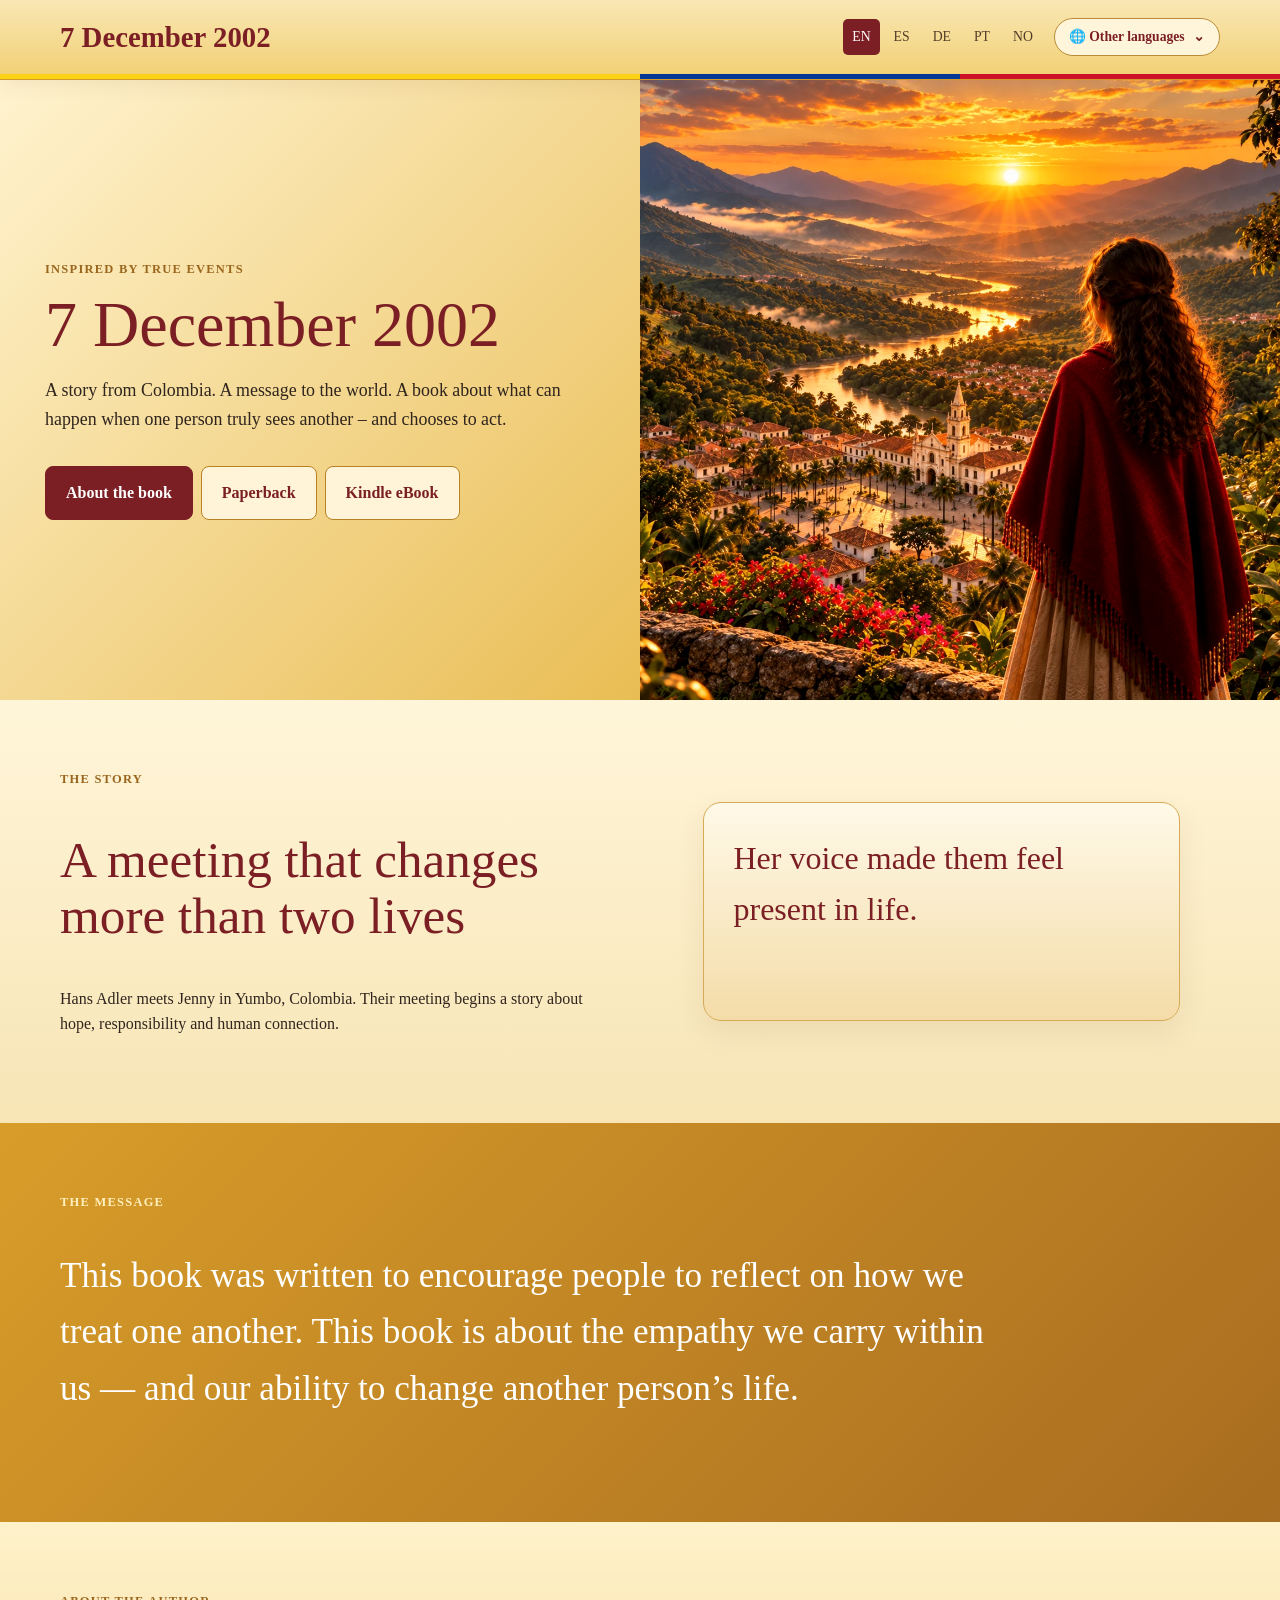
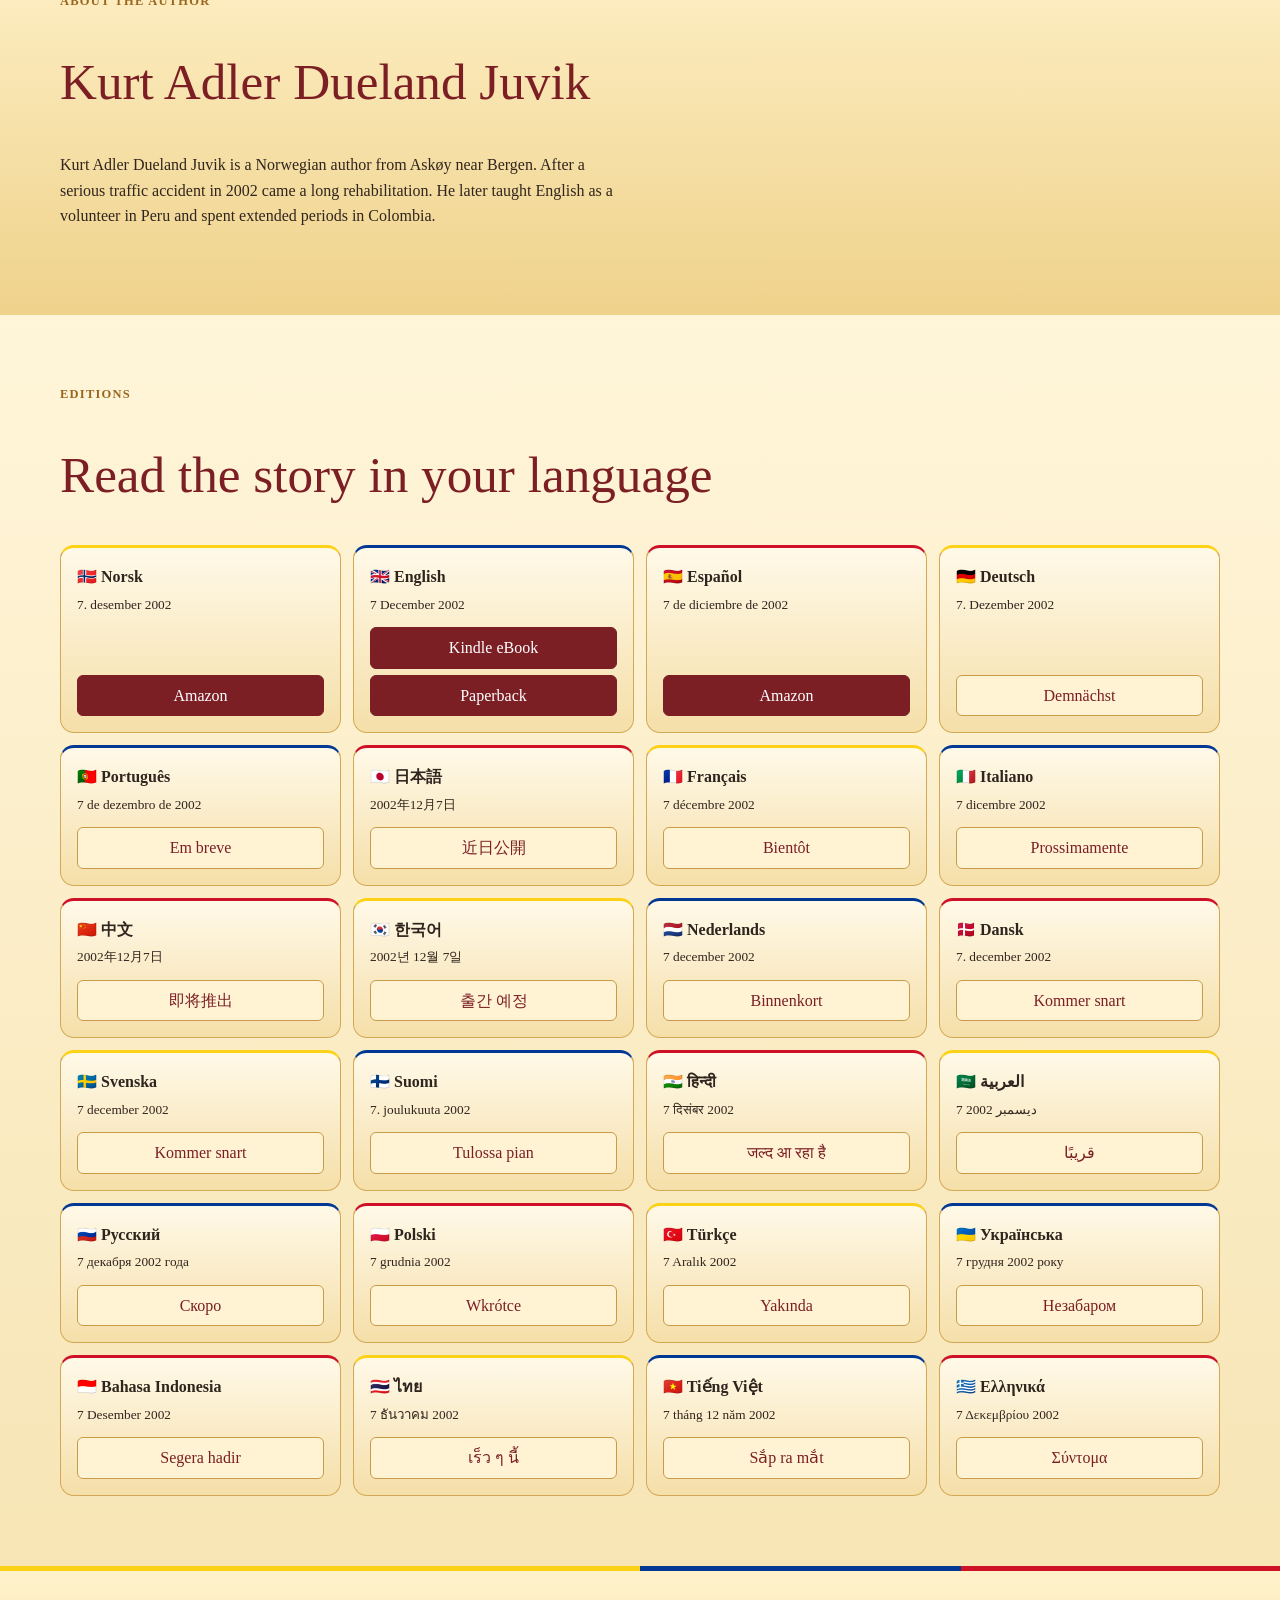
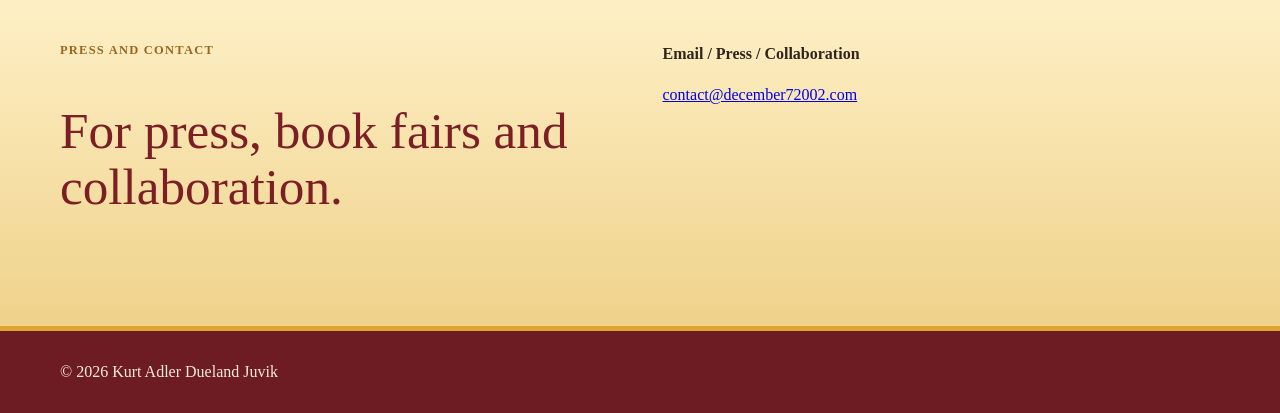
==== commit fbdb6ca1: "Match author heading and paragraph spacing to story section" ====
--- a/index.html
+++ b/index.html
@@ -1,5 +1,5 @@
 <!doctype html><html lang=en><head><meta charset=utf-8><meta name=viewport content="width=device-width,initial-scale=1"><title>7 December 2002 | Kurt Adler Dueland Juvik</title><link rel="canonical" href="https://december72002.com/"><script>if(location.hostname==="7december2002.com"||location.hostname==="www.7december2002.com"){location.replace("https://december72002.com"+location.pathname+location.search+location.hash)}</script><style>*{box-sizing:border-box}html{scroll-behavior:smooth}body{margin:0;background:#f8e7b8;color:#30251e;font-family:Georgia,"Times New Roman","Noto Serif JP",serif;line-height:1.6}.w{width:min(1160px,calc(100% - 30px));margin:auto}header{background:linear-gradient(180deg,#f9e7b4,#f1cf72);border-bottom:1px solid #d29a2e;position:sticky;top:0;z-index:10;box-shadow:0 4px 20px rgba(91,56,12,.08)}header:after{content:"";display:block;height:5px;background:linear-gradient(90deg,#FCD116 0 50%,#003893 50% 75%,#CE1126 75% 100%)}.top{min-height:74px;display:flex;align-items:center;justify-content:space-between;gap:15px}.brand{font-size:1.8rem;color:#7b1f25;font-weight:700}.langs{display:flex;flex-wrap:wrap;gap:2px;justify-content:flex-end}.langs button{border:0;background:none;padding:5px;font:inherit;font-size:.73rem;cursor:pointer;color:#3d3022}.langs button:hover{color:#003893}.langs .on{background:#7b1f25;color:#fff;border-radius:5px}.hero{display:grid;grid-template-columns:1fr 1fr;min-height:620px}.copy{display:flex;align-items:center;padding:55px 45px;background:linear-gradient(135deg,#fff3cf,#e9bd54)}.ey,.k{color:#9a661e;text-transform:uppercase;letter-spacing:.1em;font-size:.78rem;font-weight:700}h1{font-size:clamp(2.5rem,5vw,5rem);line-height:1.04;color:#7b1f25;font-weight:500;margin:.18em 0}.sub{font-size:1.7rem;color:#2b4b35}.lead{font-size:1.12rem}.btn{display:inline-block;margin:15px 8px 0 0;padding:13px 20px;border:1px solid #b88124;border-radius:8px;color:#7b1f25;text-decoration:none;font-weight:700;background:#fff4d7}.btn:hover{border-color:#003893}.primary{background:#7b1f25;color:#fff;border-color:#7b1f25}.off{opacity:.5;pointer-events:none}.hide{display:none!important}.visual{width:100%;height:100%;min-height:620px;overflow:hidden;background:#d8a13a;}.visual img{display:block;width:100%;height:100%;min-height:620px;object-fit:cover;object-position:right center;filter:contrast(1.03) saturate(1.02)}section{padding:70px 0;background:linear-gradient(180deg,#fff5d9,#f7e5b5)}.two{display:grid;grid-template-columns:1fr 1fr;gap:45px}h2{font-size:clamp(2.2rem,4vw,3.8rem);line-height:1.08;color:#7b1f25;font-weight:500}.quote{padding:30px;border:1px solid #d6aa57;border-radius:18px;background:linear-gradient(180deg,#fff9e8,#f4dca8);font-size:2rem;color:#7b1f25;box-shadow:0 12px 30px rgba(87,51,8,.08)}.message{background:linear-gradient(135deg,#d89d29,#a86c20);color:#fff}.message .k{color:#fff0bd}.message p{font-size:2.2rem;max-width:960px}.author,.contact{background:linear-gradient(180deg,#fff2cb,#efd28b)}.ed{display:grid;grid-template-columns:repeat(4,1fr);gap:12px}.ed article{background:linear-gradient(180deg,#fff9e8,#f5dfa9);border:1px solid #d3a855;border-radius:14px;padding:16px;display:flex;flex-direction:column;min-height:120px}.ed article:nth-child(3n+1){border-top:3px solid #FCD116}.ed article:nth-child(3n+2){border-top:3px solid #003893}.ed article:nth-child(3n){border-top:3px solid #CE1126}.ed small{display:block;flex:1;margin:4px 0 12px}.ed a,.ed span{padding:7px;text-align:center;border:1px solid #c99b48;border-radius:6px;text-decoration:none;color:#7b1f25;background:#fff3d3}.ed a{background:#7b1f25;color:#fff;border-color:#7b1f25}.contact{border-top:5px solid transparent;border-image:linear-gradient(90deg,#FCD116 0 50%,#003893 50% 75%,#CE1126 75% 100%) 1}footer{background:#6c1c22;color:#f8ecd8;padding:28px 0;border-top:5px solid #dca62f}@media(max-width:850px){.hero,.two{grid-template-columns:1fr}.visual{min-height:500px;order:-1}.visual img{min-height:500px;object-position:right center}.copy{padding:45px 25px}.ed{grid-template-columns:repeat(2,1fr)}}@media(max-width:480px){header{position:relative}.top{flex-direction:column;align-items:flex-start;padding:12px 0}.langs{justify-content:flex-start}.ed{grid-template-columns:1fr}.visual{min-height:410px}.visual img{min-height:410px;object-position:78% center}}
-.language-nav{display:flex;align-items:center;justify-content:flex-end;gap:12px;flex-wrap:wrap}.language-nav .langs{gap:5px}.language-nav button{border:0;background:transparent;color:#533d27;font:inherit;font-size:.86rem;padding:7px 9px;cursor:pointer;border-radius:7px;white-space:nowrap}.language-nav button.on{background:#7b1f25;color:#fff}.language-more{position:relative}.language-more summary{list-style:none;cursor:pointer;white-space:nowrap;border:1px solid #b98b39;background:#fff5db;border-radius:24px;padding:7px 14px;font-size:.85rem;color:#7b1f25;font-weight:700}.language-more summary::-webkit-details-marker{display:none}.language-more summary:focus-visible,.language-nav button:focus-visible{outline:3px solid #003893;outline-offset:2px}.chevron{margin-left:5px}.language-more[open] .chevron{display:inline-block;transform:rotate(180deg)}.language-grid{position:absolute;right:0;top:calc(100% + 9px);z-index:30;width:min(570px,calc(100vw - 30px));max-height:60vh;overflow:auto;display:grid;grid-template-columns:repeat(3,minmax(0,1fr));gap:5px;padding:15px;background:#fff8e8;border:1px solid #d2ac61;border-radius:14px;box-shadow:0 12px 35px #4c2e1640}.language-grid button{text-align:left;white-space:normal}@media(max-width:850px){.top{gap:7px}.language-nav{justify-content:flex-start}}@media(max-width:480px){.top{padding:13px 0}.brand{font-size:1.65rem}.language-nav{width:100%;gap:8px}.language-nav .langs{gap:2px}.language-nav button{padding:6px 8px;font-size:.84rem}.language-more summary{font-size:.82rem;padding:6px 11px}.language-grid{left:0;right:auto;grid-template-columns:repeat(2,minmax(0,1fr));width:min(350px,calc(100vw - 30px))}}@media(max-width:600px){.language-nav{position:relative}.language-more{position:static}.language-grid{position:absolute;left:0;right:0;top:calc(100% + 9px);width:100%;max-width:100%;grid-template-columns:repeat(2,minmax(0,1fr));gap:4px 8px;padding:12px;box-sizing:border-box}.language-grid button{min-width:0;width:100%;overflow-wrap:anywhere;word-break:normal;text-align:left;font-size:.8rem;line-height:1.35;padding:9px 5px}.language-more summary{max-width:100%}}@media(max-width:850px){.author .two{gap:0}.author h2{margin-bottom:.35em}.author p{margin-top:0}}</style></head><body><header><div class="w top"><div class=brand id="brandTitle">ENGELEN FRA BERLIN</div><nav class="language-nav" aria-label="Choose language"><div class="langs"><button data-l=en>EN</button><button data-l=es>ES</button><button data-l=de>DE</button><button data-l=pt>PT</button><button data-l=no>NO</button></div><details class="language-more"><summary aria-label="Show all 24 languages">🌐 <span id="languageToggleLabel">Other languages</span> <span class="chevron">⌄</span></summary><div class="language-grid"><button data-l=ja>日本語</button><button data-l=fr>FR</button><button data-l=it>IT</button><button data-l=zh>中文</button><button data-l=ko>한국어</button><button data-l=nl>NL</button><button data-l=da>DA</button><button data-l=sv>SV</button><button data-l=fi>FI</button><button data-l=hi>हिन्दी</button><button data-l=ar>العربية</button><button data-l=ru>Русский</button><button data-l=pl>Polski</button><button data-l=tr>Türkçe</button><button data-l=uk>Українська</button><button data-l=id>Bahasa Indonesia</button><button data-l=th>ไทย</button><button data-l=vi>Tiếng Việt</button><button data-l=el>Ελληνικά</button></div></details></nav></div></header><main><div class=hero><div class=copy><div><div class=ey id=x0>Inspirert av virkelige hendelser</div><h1 id=x1>Tilfeldighetenes mønster</h1><div class="sub hide" id=x2>Jenta fra Yumbo</div><p class=lead id=x3>En historie fra Colombia. Et budskap til verden. En bok om hva som kan skje når ett menneske virkelig ser et annet – og velger å handle.</p><a class="btn primary" href=#book id=x4>Les om boken</a><a class=btn id=buy>Kjøp norsk utgave</a><a class="btn hide" id=buy2></a></div></div><div class=visual id=heroVisual><img src="[data-uri]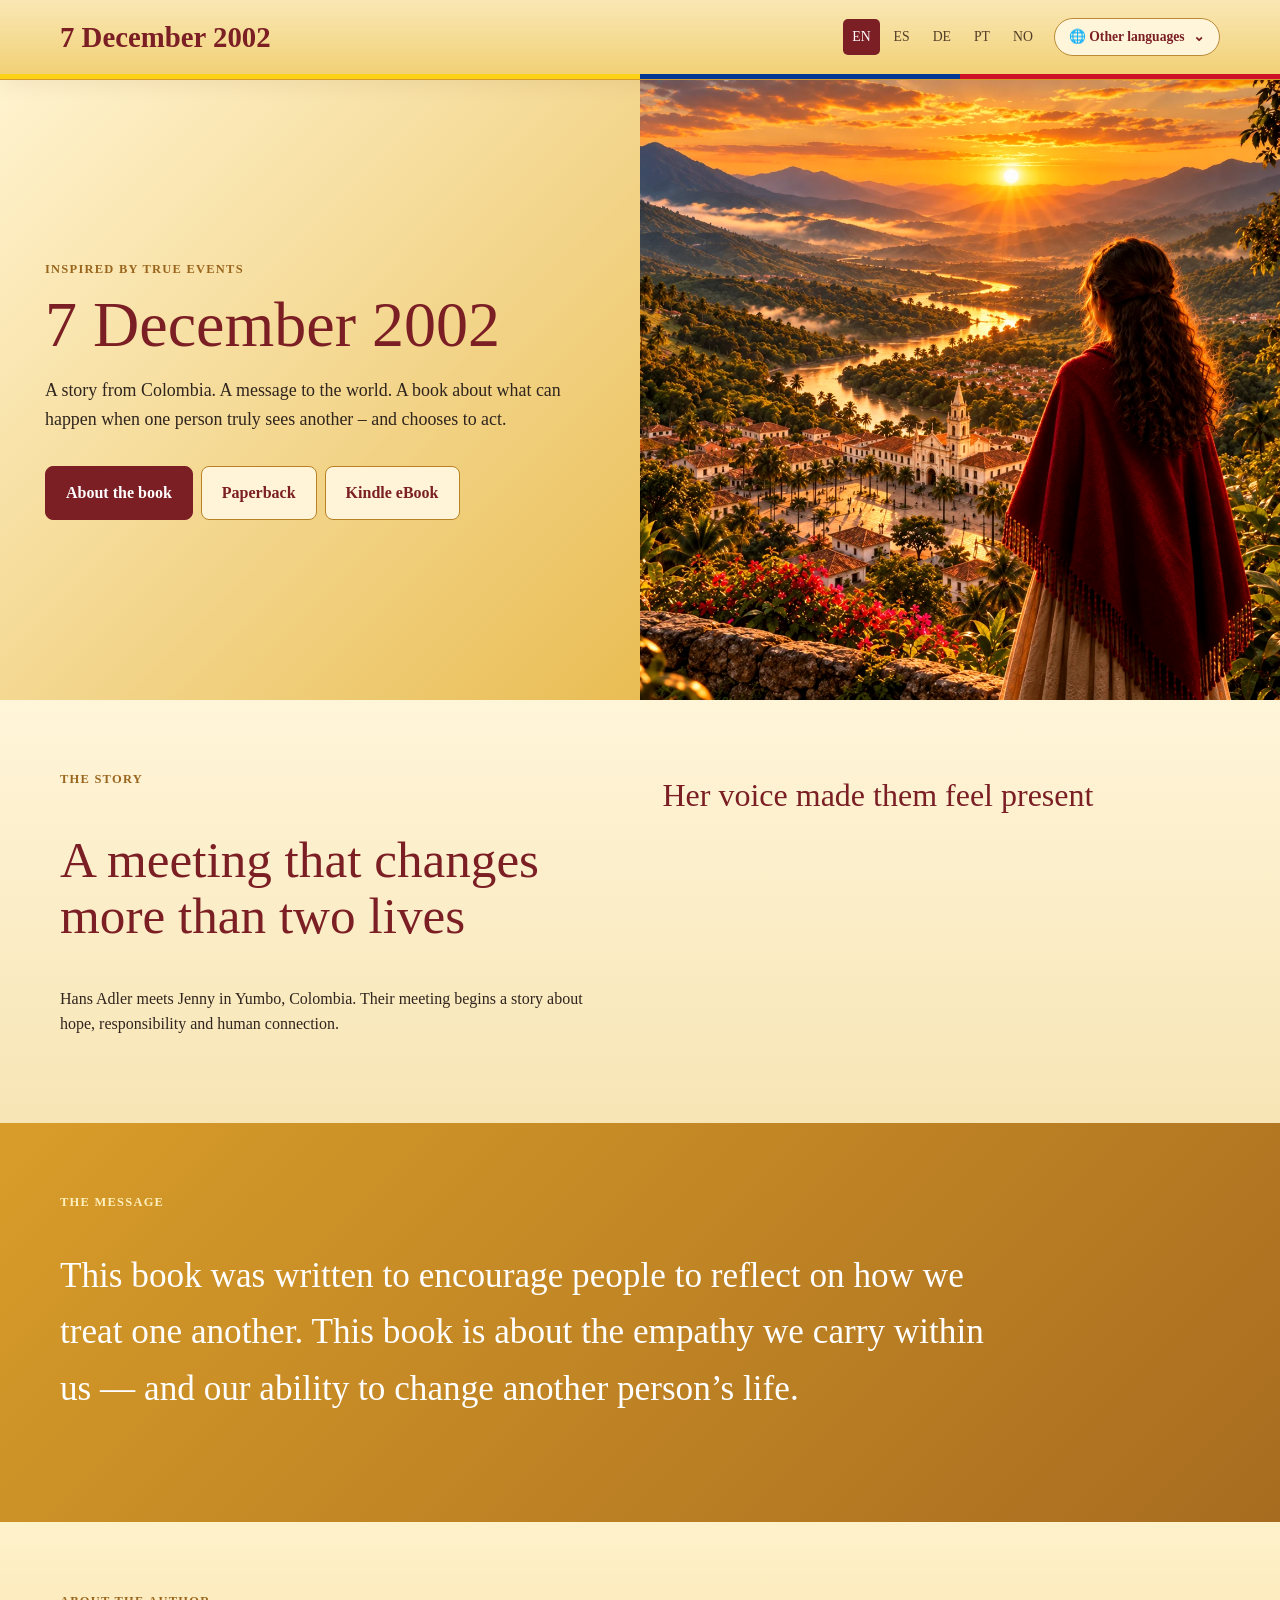
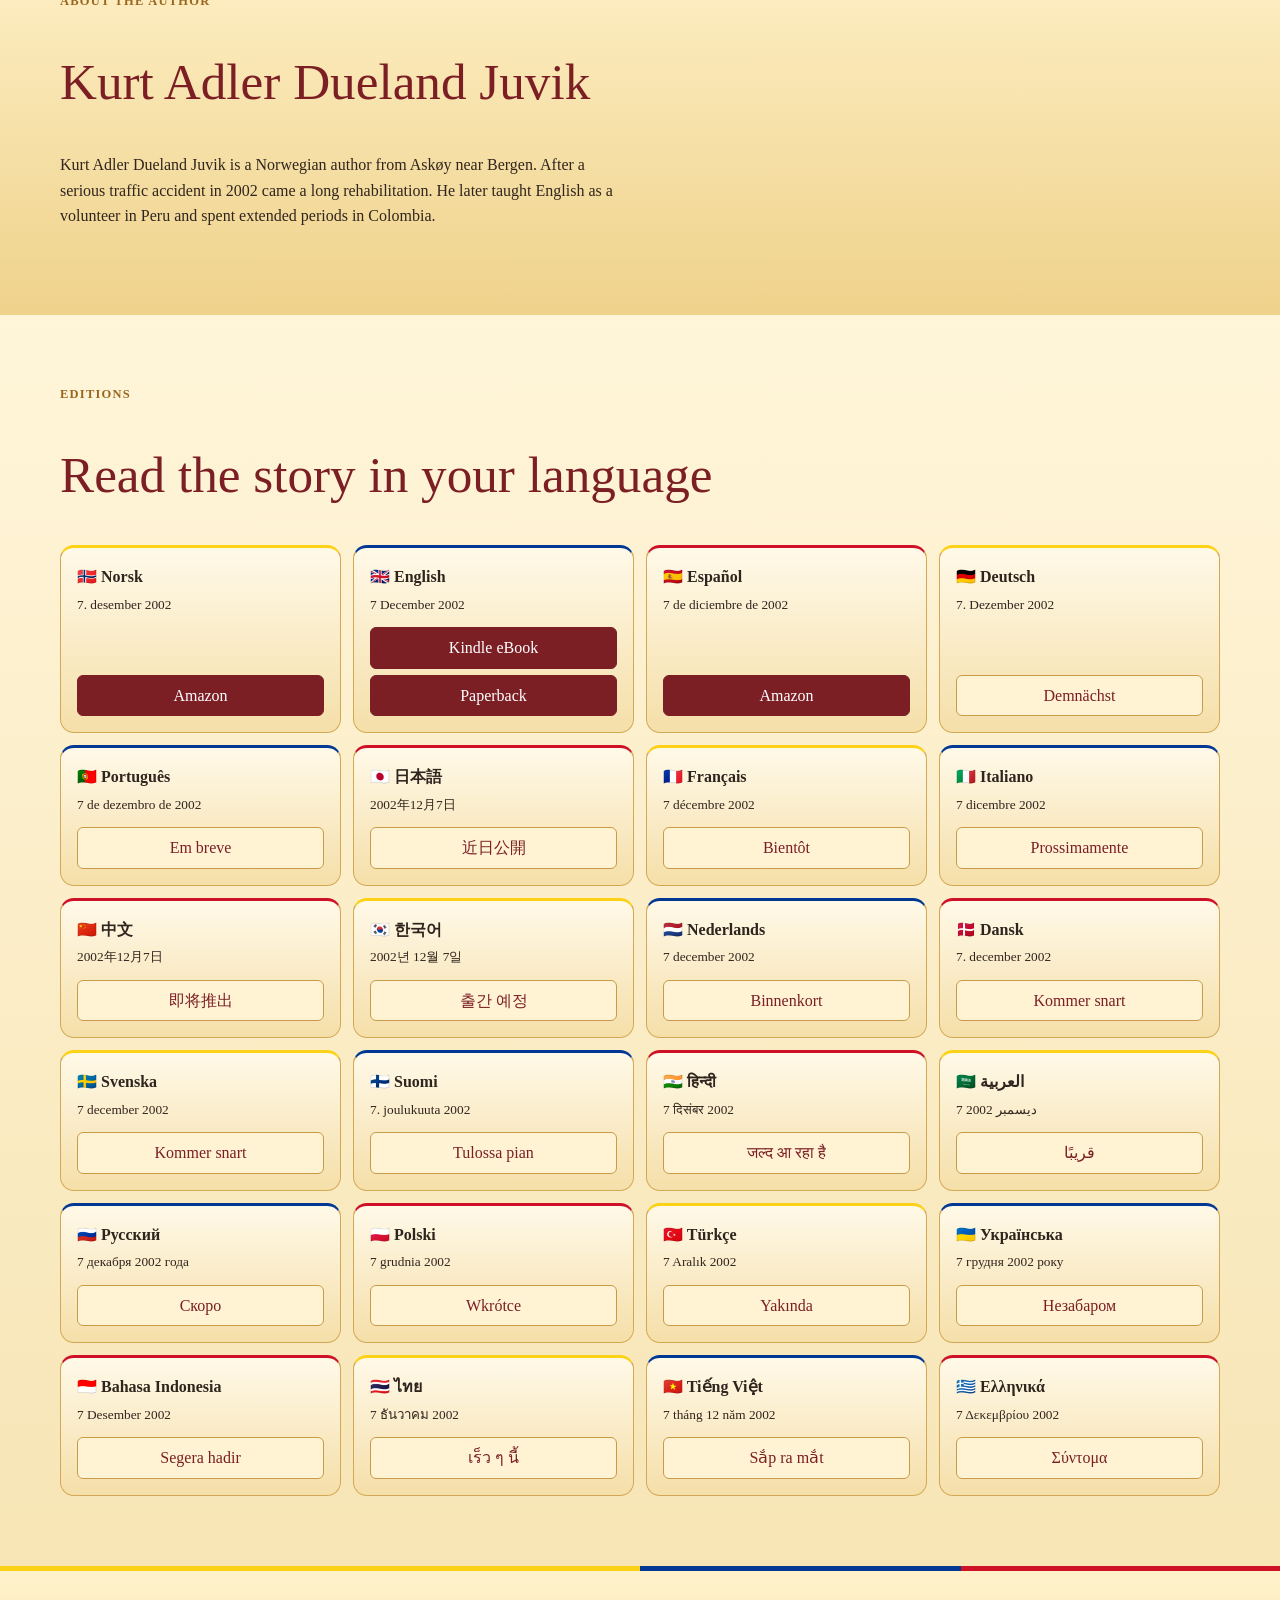
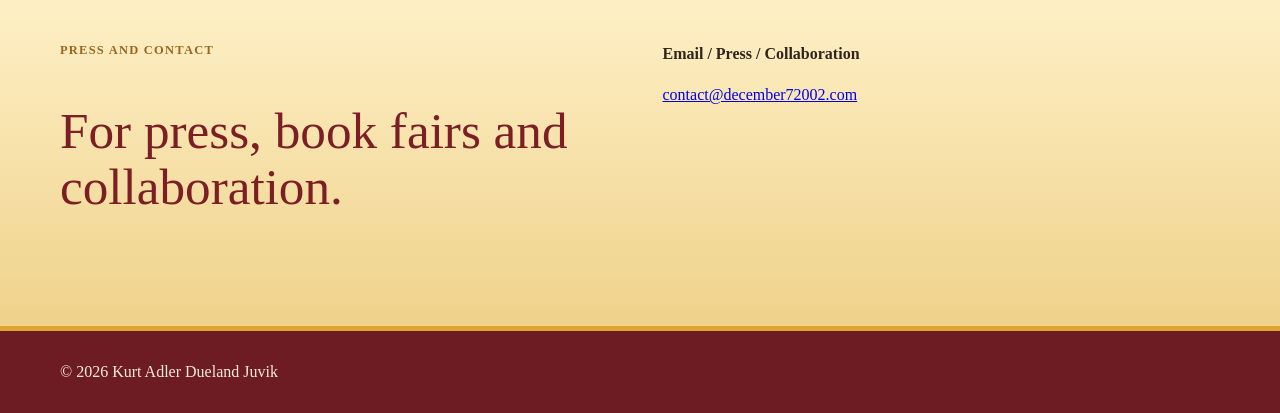
==== commit 01aad4e7: "Remove quote box and harmonize presence line across 24 languages" ====
--- a/index.html
+++ b/index.html
@@ -1,6 +1,6 @@
-<!doctype html><html lang=en><head><meta charset=utf-8><meta name=viewport content="width=device-width,initial-scale=1"><title>7 December 2002 | Kurt Adler Dueland Juvik</title><link rel="canonical" href="https://december72002.com/"><script>if(location.hostname==="7december2002.com"||location.hostname==="www.7december2002.com"){location.replace("https://december72002.com"+location.pathname+location.search+location.hash)}</script><style>*{box-sizing:border-box}html{scroll-behavior:smooth}body{margin:0;background:#f8e7b8;color:#30251e;font-family:Georgia,"Times New Roman","Noto Serif JP",serif;line-height:1.6}.w{width:min(1160px,calc(100% - 30px));margin:auto}header{background:linear-gradient(180deg,#f9e7b4,#f1cf72);border-bottom:1px solid #d29a2e;position:sticky;top:0;z-index:10;box-shadow:0 4px 20px rgba(91,56,12,.08)}header:after{content:"";display:block;height:5px;background:linear-gradient(90deg,#FCD116 0 50%,#003893 50% 75%,#CE1126 75% 100%)}.top{min-height:74px;display:flex;align-items:center;justify-content:space-between;gap:15px}.brand{font-size:1.8rem;color:#7b1f25;font-weight:700}.langs{display:flex;flex-wrap:wrap;gap:2px;justify-content:flex-end}.langs button{border:0;background:none;padding:5px;font:inherit;font-size:.73rem;cursor:pointer;color:#3d3022}.langs button:hover{color:#003893}.langs .on{background:#7b1f25;color:#fff;border-radius:5px}.hero{display:grid;grid-template-columns:1fr 1fr;min-height:620px}.copy{display:flex;align-items:center;padding:55px 45px;background:linear-gradient(135deg,#fff3cf,#e9bd54)}.ey,.k{color:#9a661e;text-transform:uppercase;letter-spacing:.1em;font-size:.78rem;font-weight:700}h1{font-size:clamp(2.5rem,5vw,5rem);line-height:1.04;color:#7b1f25;font-weight:500;margin:.18em 0}.sub{font-size:1.7rem;color:#2b4b35}.lead{font-size:1.12rem}.btn{display:inline-block;margin:15px 8px 0 0;padding:13px 20px;border:1px solid #b88124;border-radius:8px;color:#7b1f25;text-decoration:none;font-weight:700;background:#fff4d7}.btn:hover{border-color:#003893}.primary{background:#7b1f25;color:#fff;border-color:#7b1f25}.off{opacity:.5;pointer-events:none}.hide{display:none!important}.visual{width:100%;height:100%;min-height:620px;overflow:hidden;background:#d8a13a;}.visual img{display:block;width:100%;height:100%;min-height:620px;object-fit:cover;object-position:right center;filter:contrast(1.03) saturate(1.02)}section{padding:70px 0;background:linear-gradient(180deg,#fff5d9,#f7e5b5)}.two{display:grid;grid-template-columns:1fr 1fr;gap:45px}h2{font-size:clamp(2.2rem,4vw,3.8rem);line-height:1.08;color:#7b1f25;font-weight:500}.quote{padding:30px;border:1px solid #d6aa57;border-radius:18px;background:linear-gradient(180deg,#fff9e8,#f4dca8);font-size:2rem;color:#7b1f25;box-shadow:0 12px 30px rgba(87,51,8,.08)}.message{background:linear-gradient(135deg,#d89d29,#a86c20);color:#fff}.message .k{color:#fff0bd}.message p{font-size:2.2rem;max-width:960px}.author,.contact{background:linear-gradient(180deg,#fff2cb,#efd28b)}.ed{display:grid;grid-template-columns:repeat(4,1fr);gap:12px}.ed article{background:linear-gradient(180deg,#fff9e8,#f5dfa9);border:1px solid #d3a855;border-radius:14px;padding:16px;display:flex;flex-direction:column;min-height:120px}.ed article:nth-child(3n+1){border-top:3px solid #FCD116}.ed article:nth-child(3n+2){border-top:3px solid #003893}.ed article:nth-child(3n){border-top:3px solid #CE1126}.ed small{display:block;flex:1;margin:4px 0 12px}.ed a,.ed span{padding:7px;text-align:center;border:1px solid #c99b48;border-radius:6px;text-decoration:none;color:#7b1f25;background:#fff3d3}.ed a{background:#7b1f25;color:#fff;border-color:#7b1f25}.contact{border-top:5px solid transparent;border-image:linear-gradient(90deg,#FCD116 0 50%,#003893 50% 75%,#CE1126 75% 100%) 1}footer{background:#6c1c22;color:#f8ecd8;padding:28px 0;border-top:5px solid #dca62f}@media(max-width:850px){.hero,.two{grid-template-columns:1fr}.visual{min-height:500px;order:-1}.visual img{min-height:500px;object-position:right center}.copy{padding:45px 25px}.ed{grid-template-columns:repeat(2,1fr)}}@media(max-width:480px){header{position:relative}.top{flex-direction:column;align-items:flex-start;padding:12px 0}.langs{justify-content:flex-start}.ed{grid-template-columns:1fr}.visual{min-height:410px}.visual img{min-height:410px;object-position:78% center}}
-.language-nav{display:flex;align-items:center;justify-content:flex-end;gap:12px;flex-wrap:wrap}.language-nav .langs{gap:5px}.language-nav button{border:0;background:transparent;color:#533d27;font:inherit;font-size:.86rem;padding:7px 9px;cursor:pointer;border-radius:7px;white-space:nowrap}.language-nav button.on{background:#7b1f25;color:#fff}.language-more{position:relative}.language-more summary{list-style:none;cursor:pointer;white-space:nowrap;border:1px solid #b98b39;background:#fff5db;border-radius:24px;padding:7px 14px;font-size:.85rem;color:#7b1f25;font-weight:700}.language-more summary::-webkit-details-marker{display:none}.language-more summary:focus-visible,.language-nav button:focus-visible{outline:3px solid #003893;outline-offset:2px}.chevron{margin-left:5px}.language-more[open] .chevron{display:inline-block;transform:rotate(180deg)}.language-grid{position:absolute;right:0;top:calc(100% + 9px);z-index:30;width:min(570px,calc(100vw - 30px));max-height:60vh;overflow:auto;display:grid;grid-template-columns:repeat(3,minmax(0,1fr));gap:5px;padding:15px;background:#fff8e8;border:1px solid #d2ac61;border-radius:14px;box-shadow:0 12px 35px #4c2e1640}.language-grid button{text-align:left;white-space:normal}@media(max-width:850px){.top{gap:7px}.language-nav{justify-content:flex-start}}@media(max-width:480px){.top{padding:13px 0}.brand{font-size:1.65rem}.language-nav{width:100%;gap:8px}.language-nav .langs{gap:2px}.language-nav button{padding:6px 8px;font-size:.84rem}.language-more summary{font-size:.82rem;padding:6px 11px}.language-grid{left:0;right:auto;grid-template-columns:repeat(2,minmax(0,1fr));width:min(350px,calc(100vw - 30px))}}@media(max-width:600px){.language-nav{position:relative}.language-more{position:static}.language-grid{position:absolute;left:0;right:0;top:calc(100% + 9px);width:100%;max-width:100%;grid-template-columns:repeat(2,minmax(0,1fr));gap:4px 8px;padding:12px;box-sizing:border-box}.language-grid button{min-width:0;width:100%;overflow-wrap:anywhere;word-break:normal;text-align:left;font-size:.8rem;line-height:1.35;padding:9px 5px}.language-more summary{max-width:100%}}</style></head><body><header><div class="w top"><div class=brand id="brandTitle">ENGELEN FRA BERLIN</div><nav class="language-nav" aria-label="Choose language"><div class="langs"><button data-l=en>EN</button><button data-l=es>ES</button><button data-l=de>DE</button><button data-l=pt>PT</button><button data-l=no>NO</button></div><details class="language-more"><summary aria-label="Show all 24 languages">🌐 <span id="languageToggleLabel">Other languages</span> <span class="chevron">⌄</span></summary><div class="language-grid"><button data-l=ja>日本語</button><button data-l=fr>FR</button><button data-l=it>IT</button><button data-l=zh>中文</button><button data-l=ko>한국어</button><button data-l=nl>NL</button><button data-l=da>DA</button><button data-l=sv>SV</button><button data-l=fi>FI</button><button data-l=hi>हिन्दी</button><button data-l=ar>العربية</button><button data-l=ru>Русский</button><button data-l=pl>Polski</button><button data-l=tr>Türkçe</button><button data-l=uk>Українська</button><button data-l=id>Bahasa Indonesia</button><button data-l=th>ไทย</button><button data-l=vi>Tiếng Việt</button><button data-l=el>Ελληνικά</button></div></details></nav></div></header><main><div class=hero><div class=copy><div><div class=ey id=x0>Inspirert av virkelige hendelser</div><h1 id=x1>Tilfeldighetenes mønster</h1><div class="sub hide" id=x2>Jenta fra Yumbo</div><p class=lead id=x3>En historie fra Colombia. Et budskap til verden. En bok om hva som kan skje når ett menneske virkelig ser et annet – og velger å handle.</p><a class="btn primary" href=#book id=x4>Les om boken</a><a class=btn id=buy>Kjøp norsk utgave</a><a class="btn hide" id=buy2></a></div></div><div class=visual id=heroVisual><img src="[data-uri]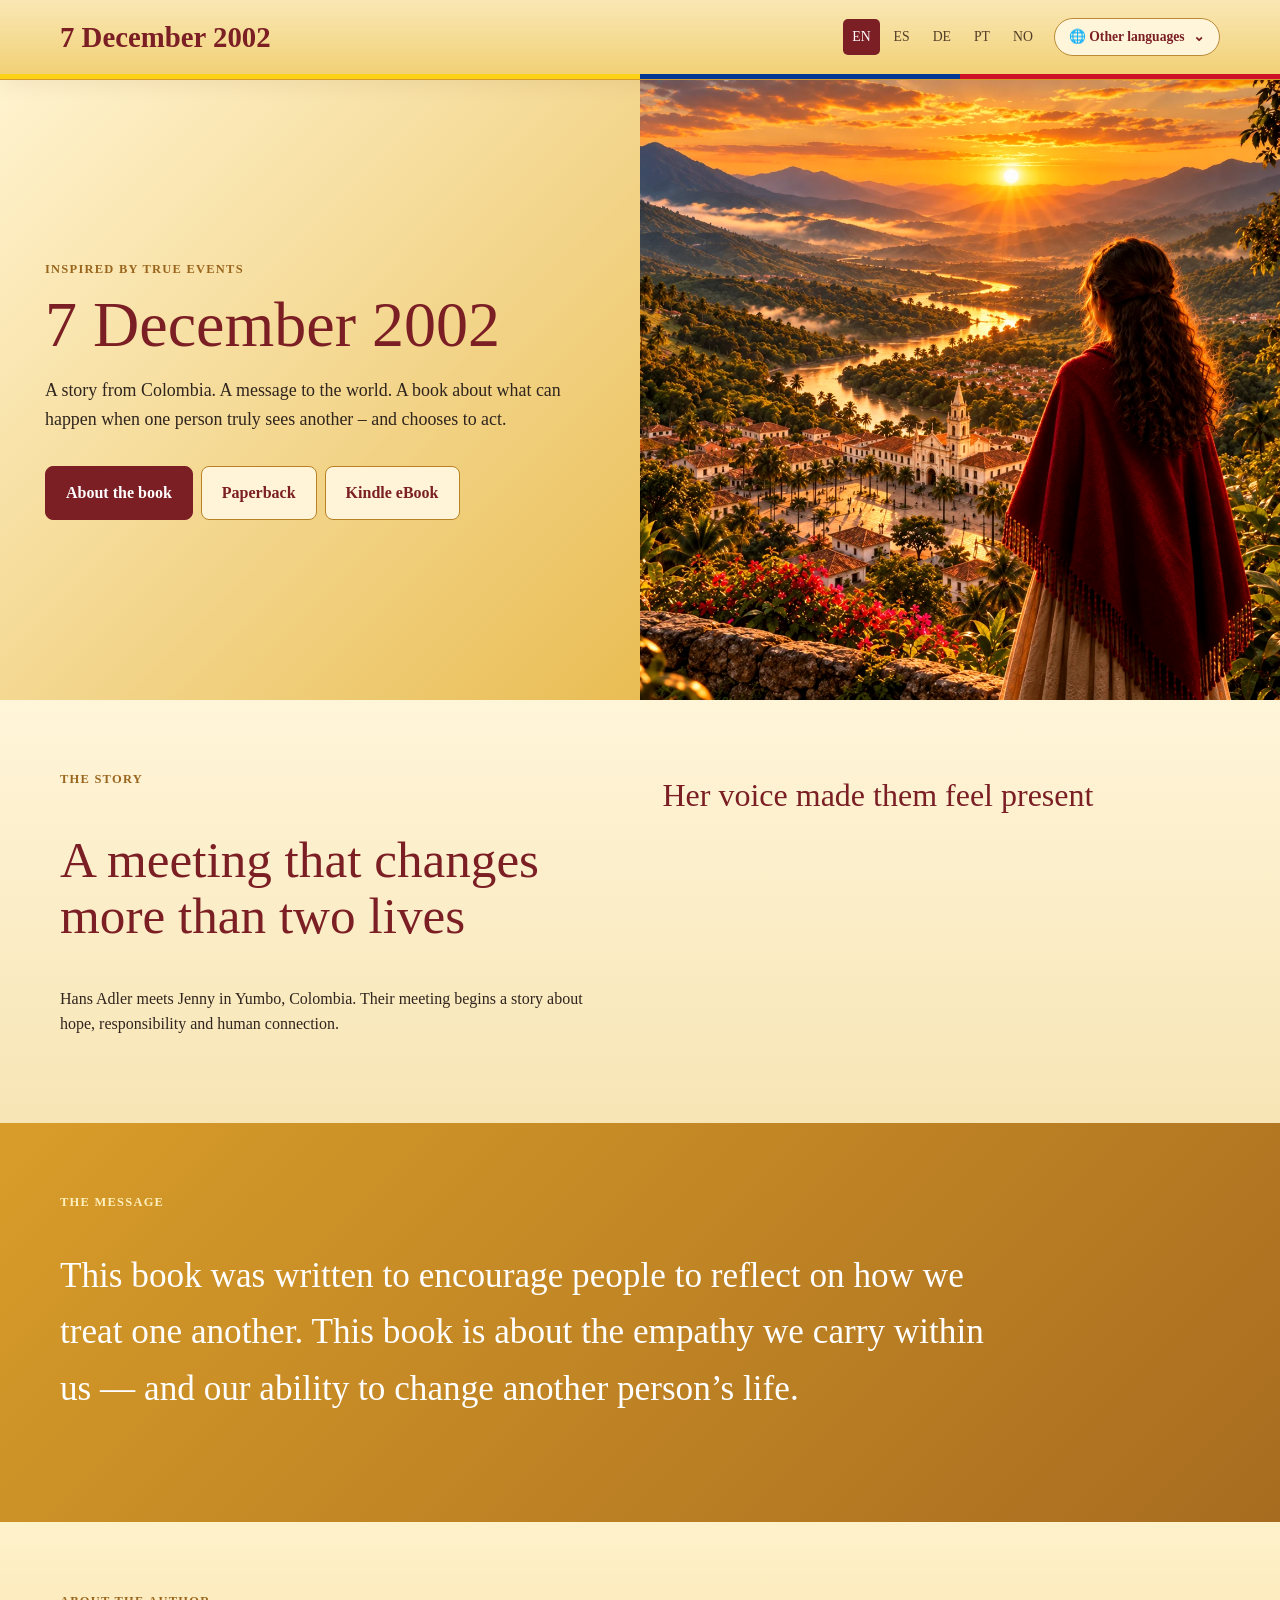
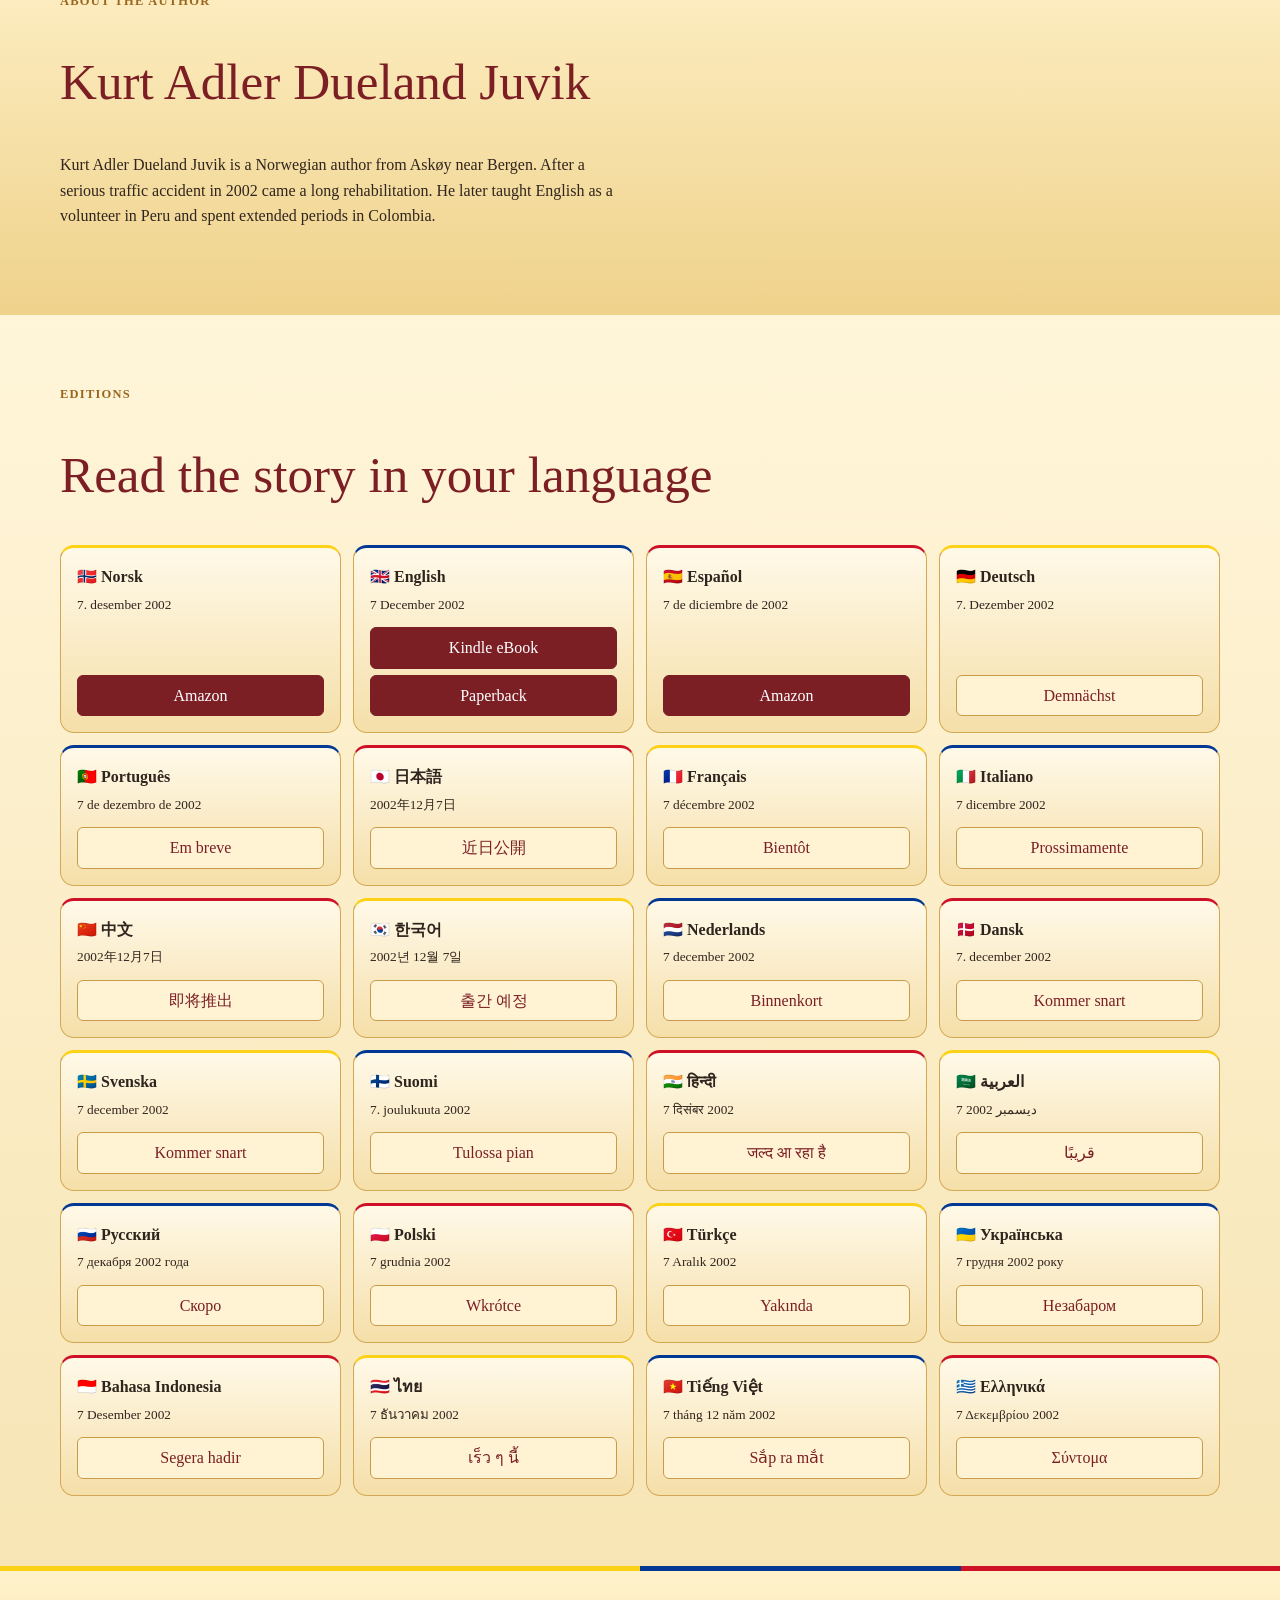
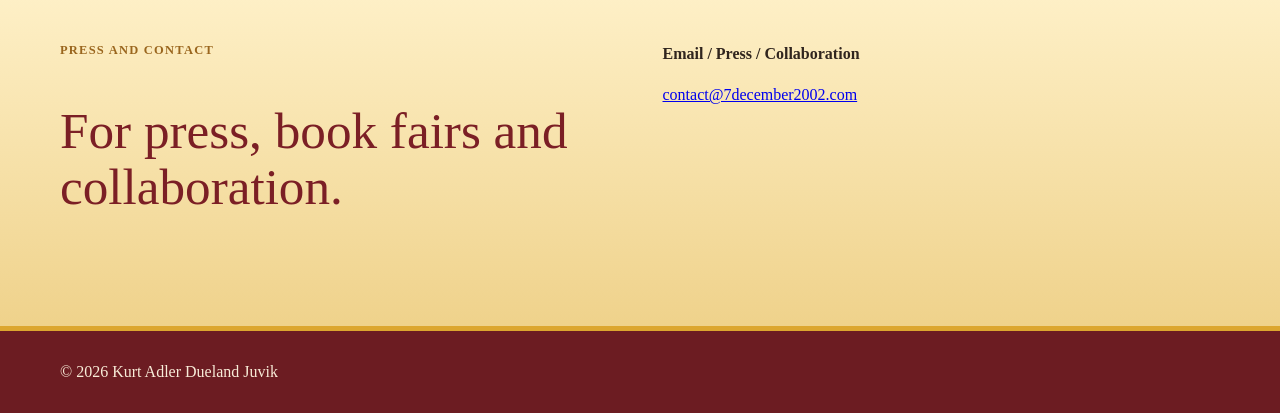
==== commit 2d78c77d: "Restore contact@7december2002.com on all language pages" ====
--- a/index.html
+++ b/index.html
@@ -1,6 +1,6 @@
 <!doctype html><html lang=en><head><meta charset=utf-8><meta name=viewport content="width=device-width,initial-scale=1"><title>7 December 2002 | Kurt Adler Dueland Juvik</title><link rel="canonical" href="https://december72002.com/"><script>if(location.hostname==="7december2002.com"||location.hostname==="www.7december2002.com"){location.replace("https://december72002.com"+location.pathname+location.search+location.hash)}</script><style>*{box-sizing:border-box}html{scroll-behavior:smooth}body{margin:0;background:#f8e7b8;color:#30251e;font-family:Georgia,"Times New Roman","Noto Serif JP",serif;line-height:1.6}.w{width:min(1160px,calc(100% - 30px));margin:auto}header{background:linear-gradient(180deg,#f9e7b4,#f1cf72);border-bottom:1px solid #d29a2e;position:sticky;top:0;z-index:10;box-shadow:0 4px 20px rgba(91,56,12,.08)}header:after{content:"";display:block;height:5px;background:linear-gradient(90deg,#FCD116 0 50%,#003893 50% 75%,#CE1126 75% 100%)}.top{min-height:74px;display:flex;align-items:center;justify-content:space-between;gap:15px}.brand{font-size:1.8rem;color:#7b1f25;font-weight:700}.langs{display:flex;flex-wrap:wrap;gap:2px;justify-content:flex-end}.langs button{border:0;background:none;padding:5px;font:inherit;font-size:.73rem;cursor:pointer;color:#3d3022}.langs button:hover{color:#003893}.langs .on{background:#7b1f25;color:#fff;border-radius:5px}.hero{display:grid;grid-template-columns:1fr 1fr;min-height:620px}.copy{display:flex;align-items:center;padding:55px 45px;background:linear-gradient(135deg,#fff3cf,#e9bd54)}.ey,.k{color:#9a661e;text-transform:uppercase;letter-spacing:.1em;font-size:.78rem;font-weight:700}h1{font-size:clamp(2.5rem,5vw,5rem);line-height:1.04;color:#7b1f25;font-weight:500;margin:.18em 0}.sub{font-size:1.7rem;color:#2b4b35}.lead{font-size:1.12rem}.btn{display:inline-block;margin:15px 8px 0 0;padding:13px 20px;border:1px solid #b88124;border-radius:8px;color:#7b1f25;text-decoration:none;font-weight:700;background:#fff4d7}.btn:hover{border-color:#003893}.primary{background:#7b1f25;color:#fff;border-color:#7b1f25}.off{opacity:.5;pointer-events:none}.hide{display:none!important}.visual{width:100%;height:100%;min-height:620px;overflow:hidden;background:#d8a13a;}.visual img{display:block;width:100%;height:100%;min-height:620px;object-fit:cover;object-position:right center;filter:contrast(1.03) saturate(1.02)}section{padding:70px 0;background:linear-gradient(180deg,#fff5d9,#f7e5b5)}.two{display:grid;grid-template-columns:1fr 1fr;gap:45px}h2{font-size:clamp(2.2rem,4vw,3.8rem);line-height:1.08;color:#7b1f25;font-weight:500}.quote{padding:0;border:0;border-radius:0;background:none;font-size:2rem;color:#7b1f25;box-shadow:none;margin:0}.message{background:linear-gradient(135deg,#d89d29,#a86c20);color:#fff}.message .k{color:#fff0bd}.message p{font-size:2.2rem;max-width:960px}.author,.contact{background:linear-gradient(180deg,#fff2cb,#efd28b)}.ed{display:grid;grid-template-columns:repeat(4,1fr);gap:12px}.ed article{background:linear-gradient(180deg,#fff9e8,#f5dfa9);border:1px solid #d3a855;border-radius:14px;padding:16px;display:flex;flex-direction:column;min-height:120px}.ed article:nth-child(3n+1){border-top:3px solid #FCD116}.ed article:nth-child(3n+2){border-top:3px solid #003893}.ed article:nth-child(3n){border-top:3px solid #CE1126}.ed small{display:block;flex:1;margin:4px 0 12px}.ed a,.ed span{padding:7px;text-align:center;border:1px solid #c99b48;border-radius:6px;text-decoration:none;color:#7b1f25;background:#fff3d3}.ed a{background:#7b1f25;color:#fff;border-color:#7b1f25}.contact{border-top:5px solid transparent;border-image:linear-gradient(90deg,#FCD116 0 50%,#003893 50% 75%,#CE1126 75% 100%) 1}footer{background:#6c1c22;color:#f8ecd8;padding:28px 0;border-top:5px solid #dca62f}@media(max-width:850px){.hero,.two{grid-template-columns:1fr}.visual{min-height:500px;order:-1}.visual img{min-height:500px;object-position:right center}.copy{padding:45px 25px}.ed{grid-template-columns:repeat(2,1fr)}}@media(max-width:480px){header{position:relative}.top{flex-direction:column;align-items:flex-start;padding:12px 0}.langs{justify-content:flex-start}.ed{grid-template-columns:1fr}.visual{min-height:410px}.visual img{min-height:410px;object-position:78% center}}
-.language-nav{display:flex;align-items:center;justify-content:flex-end;gap:12px;flex-wrap:wrap}.language-nav .langs{gap:5px}.language-nav button{border:0;background:transparent;color:#533d27;font:inherit;font-size:.86rem;padding:7px 9px;cursor:pointer;border-radius:7px;white-space:nowrap}.language-nav button.on{background:#7b1f25;color:#fff}.language-more{position:relative}.language-more summary{list-style:none;cursor:pointer;white-space:nowrap;border:1px solid #b98b39;background:#fff5db;border-radius:24px;padding:7px 14px;font-size:.85rem;color:#7b1f25;font-weight:700}.language-more summary::-webkit-details-marker{display:none}.language-more summary:focus-visible,.language-nav button:focus-visible{outline:3px solid #003893;outline-offset:2px}.chevron{margin-left:5px}.language-more[open] .chevron{display:inline-block;transform:rotate(180deg)}.language-grid{position:absolute;right:0;top:calc(100% + 9px);z-index:30;width:min(570px,calc(100vw - 30px));max-height:60vh;overflow:auto;display:grid;grid-template-columns:repeat(3,minmax(0,1fr));gap:5px;padding:15px;background:#fff8e8;border:1px solid #d2ac61;border-radius:14px;box-shadow:0 12px 35px #4c2e1640}.language-grid button{text-align:left;white-space:normal}@media(max-width:850px){.top{gap:7px}.language-nav{justify-content:flex-start}}@media(max-width:480px){.top{padding:13px 0}.brand{font-size:1.65rem}.language-nav{width:100%;gap:8px}.language-nav .langs{gap:2px}.language-nav button{padding:6px 8px;font-size:.84rem}.language-more summary{font-size:.82rem;padding:6px 11px}.language-grid{left:0;right:auto;grid-template-columns:repeat(2,minmax(0,1fr));width:min(350px,calc(100vw - 30px))}}@media(max-width:600px){.language-nav{position:relative}.language-more{position:static}.language-grid{position:absolute;left:0;right:0;top:calc(100% + 9px);width:100%;max-width:100%;grid-template-columns:repeat(2,minmax(0,1fr));gap:4px 8px;padding:12px;box-sizing:border-box}.language-grid button{min-width:0;width:100%;overflow-wrap:anywhere;word-break:normal;text-align:left;font-size:.8rem;line-height:1.35;padding:9px 5px}.language-more summary{max-width:100%}}</style></head><body><header><div class="w top"><div class=brand id="brandTitle">ENGELEN FRA BERLIN</div><nav class="language-nav" aria-label="Choose language"><div class="langs"><button data-l=en>EN</button><button data-l=es>ES</button><button data-l=de>DE</button><button data-l=pt>PT</button><button data-l=no>NO</button></div><details class="language-more"><summary aria-label="Show all 24 languages">🌐 <span id="languageToggleLabel">Other languages</span> <span class="chevron">⌄</span></summary><div class="language-grid"><button data-l=ja>日本語</button><button data-l=fr>FR</button><button data-l=it>IT</button><button data-l=zh>中文</button><button data-l=ko>한국어</button><button data-l=nl>NL</button><button data-l=da>DA</button><button data-l=sv>SV</button><button data-l=fi>FI</button><button data-l=hi>हिन्दी</button><button data-l=ar>العربية</button><button data-l=ru>Русский</button><button data-l=pl>Polski</button><button data-l=tr>Türkçe</button><button data-l=uk>Українська</button><button data-l=id>Bahasa Indonesia</button><button data-l=th>ไทย</button><button data-l=vi>Tiếng Việt</button><button data-l=el>Ελληνικά</button></div></details></nav></div></header><main><div class=hero><div class=copy><div><div class=ey id=x0>Inspirert av virkelige hendelser</div><h1 id=x1>Tilfeldighetenes mønster</h1><div class="sub hide" id=x2>Jenta fra Yumbo</div><p class=lead id=x3>En historie fra Colombia. Et budskap til verden. En bok om hva som kan skje når ett menneske virkelig ser et annet – og velger å handle.</p><a class="btn primary" href=#book id=x4>Les om boken</a><a class=btn id=buy>Kjøp norsk utgave</a><a class="btn hide" id=buy2></a></div></div><div class=visual id=heroVisual><img src="[data-uri]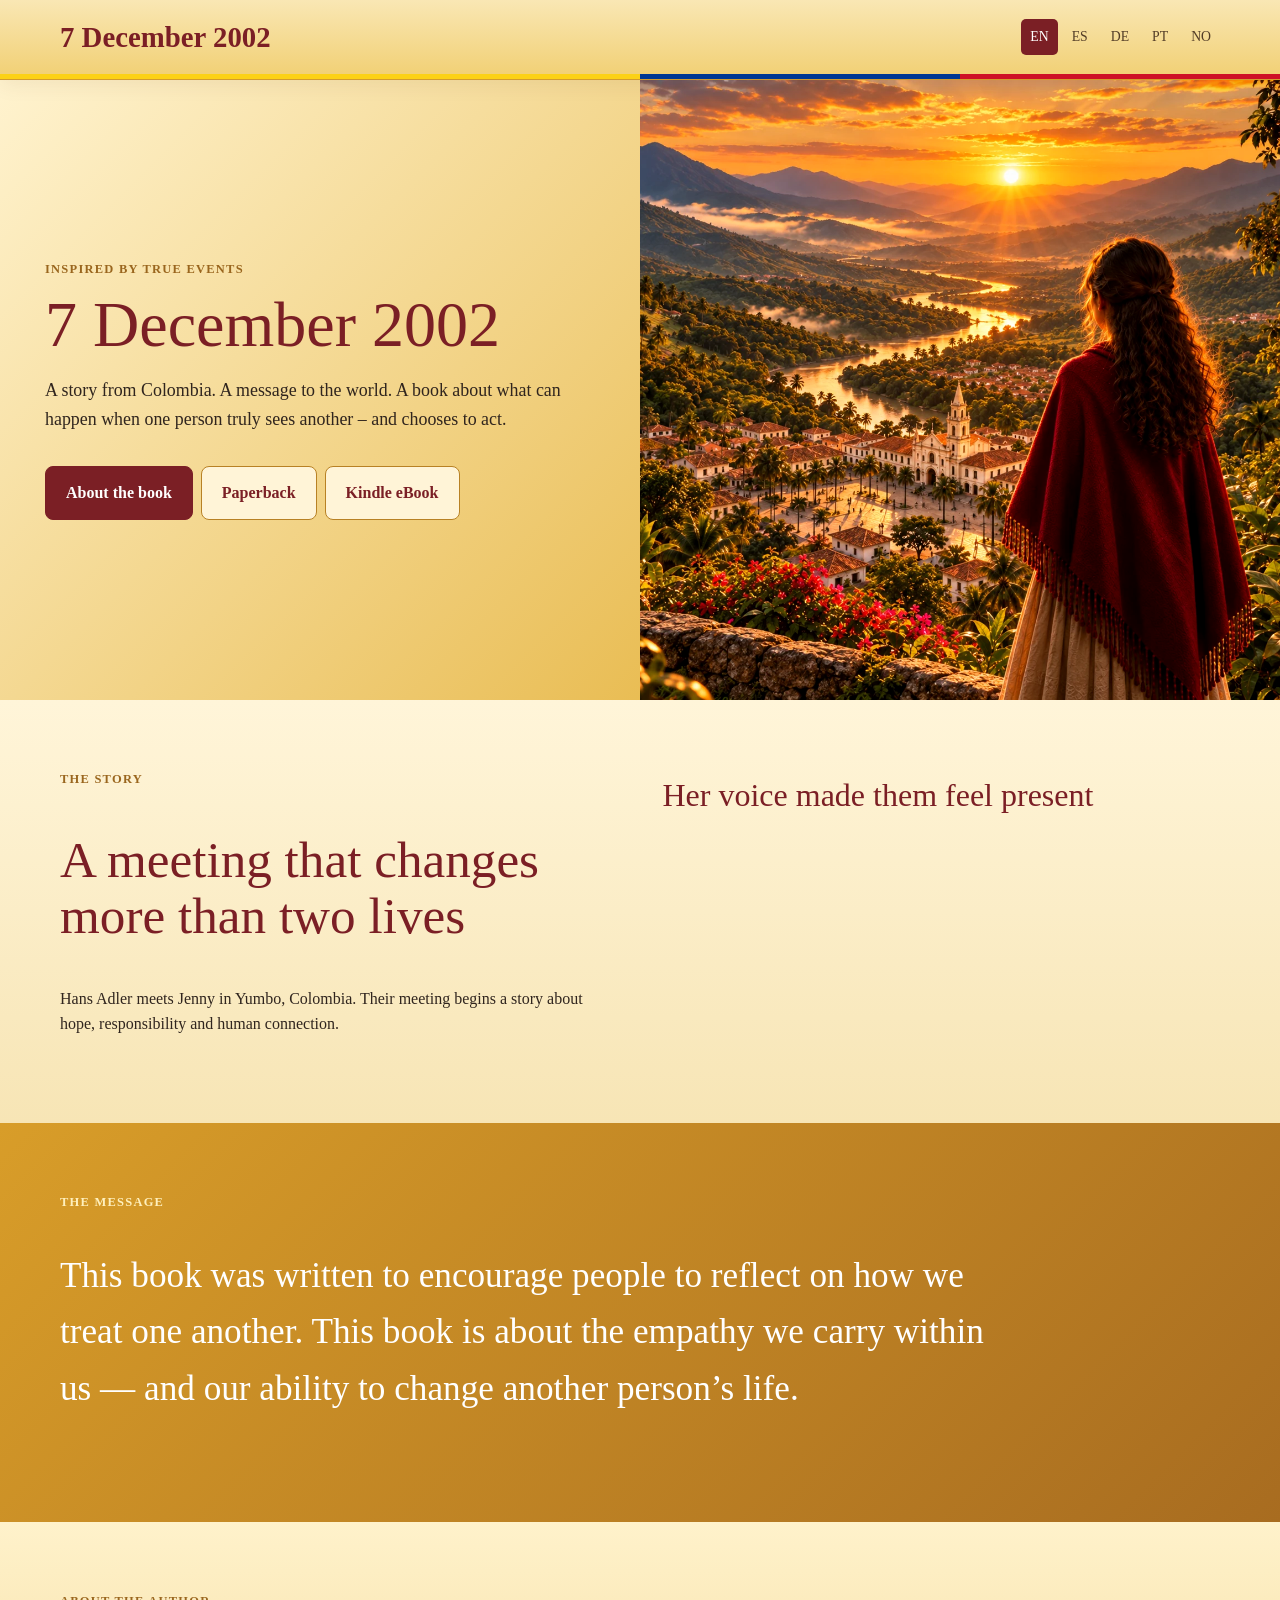
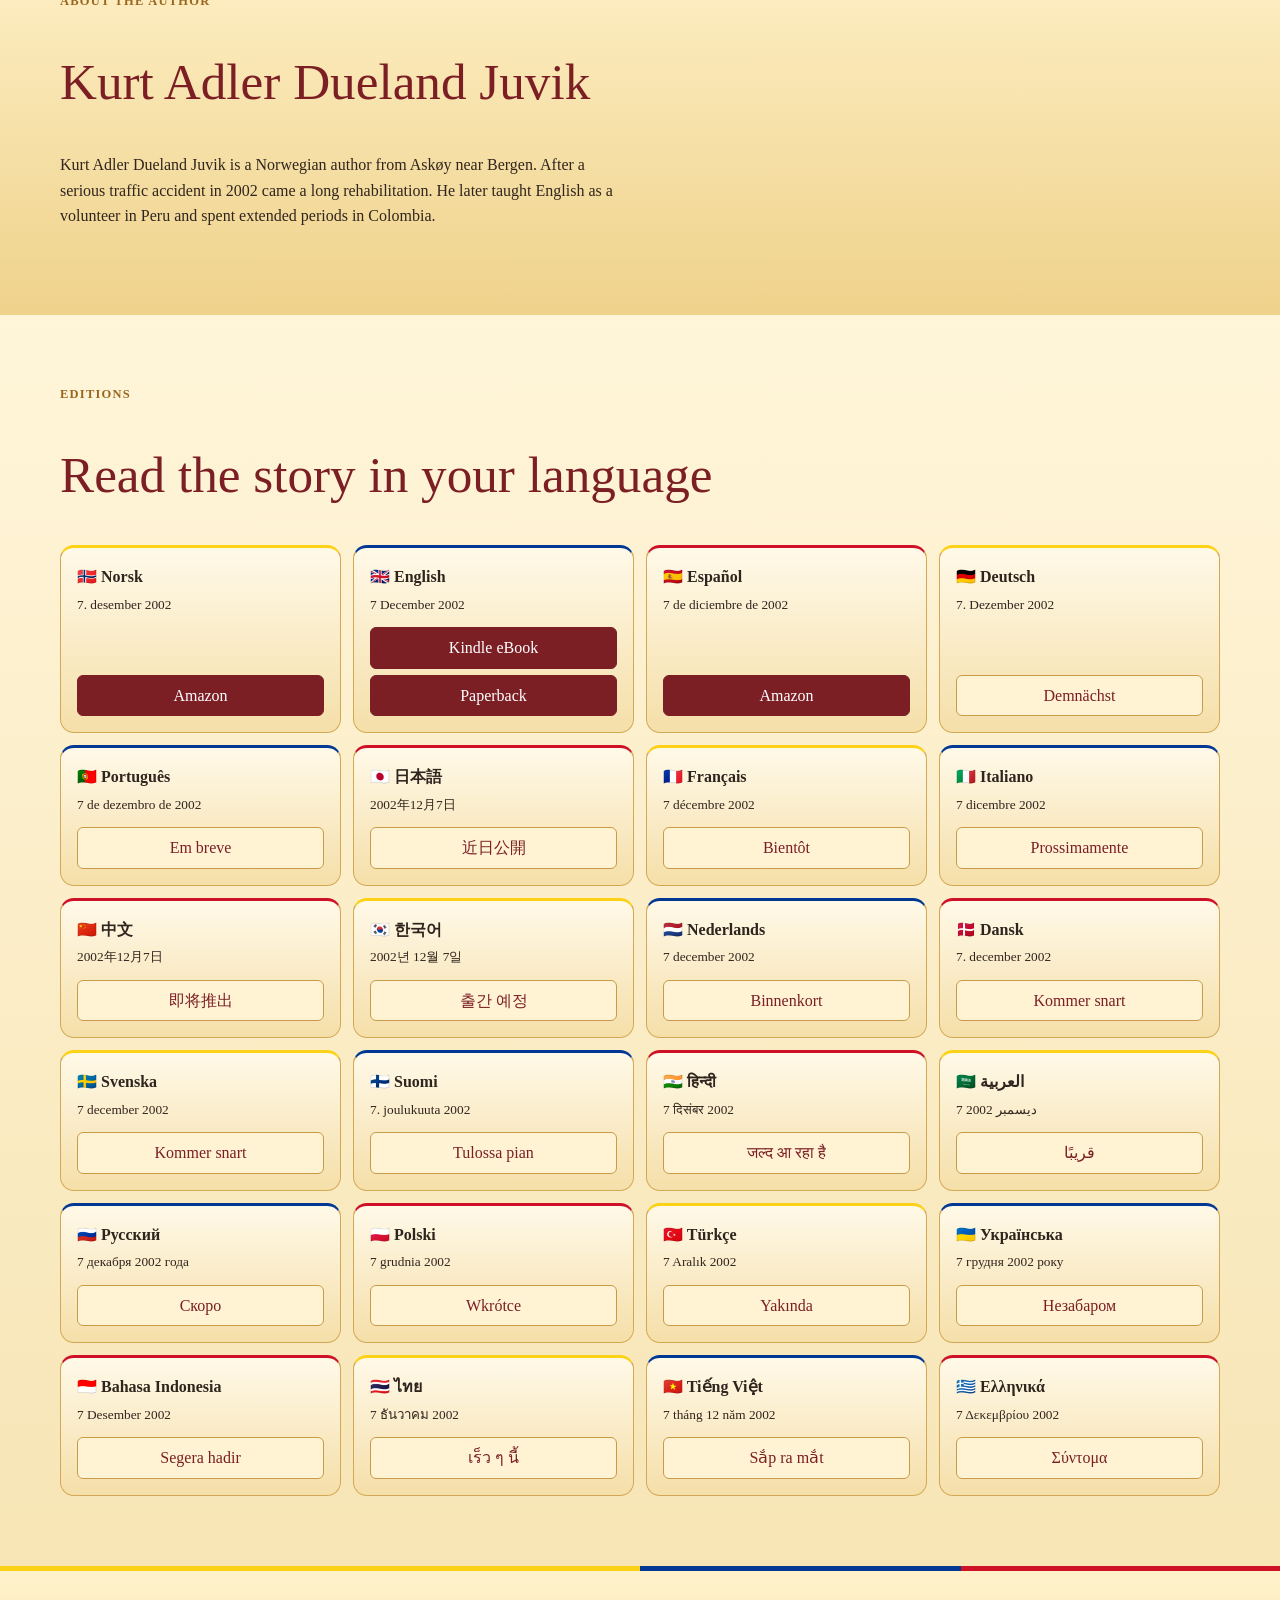
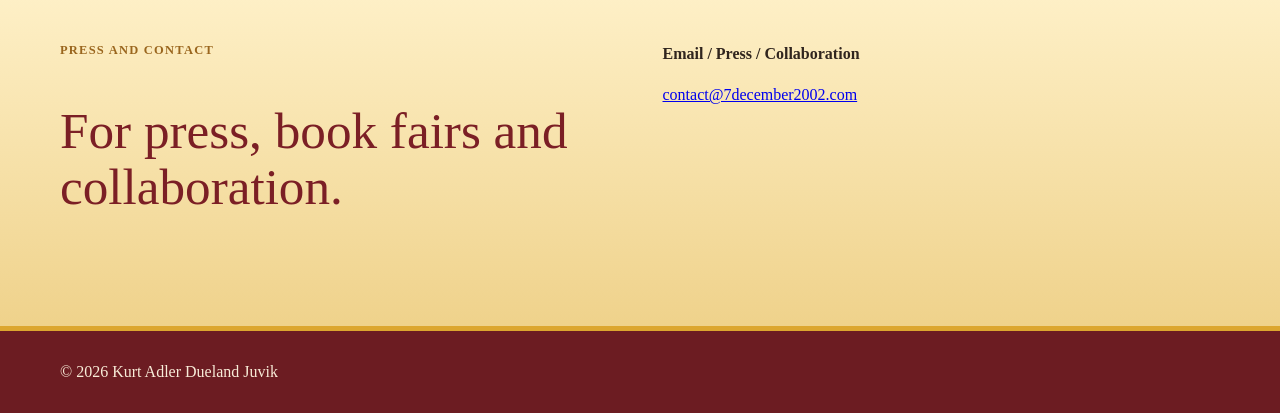
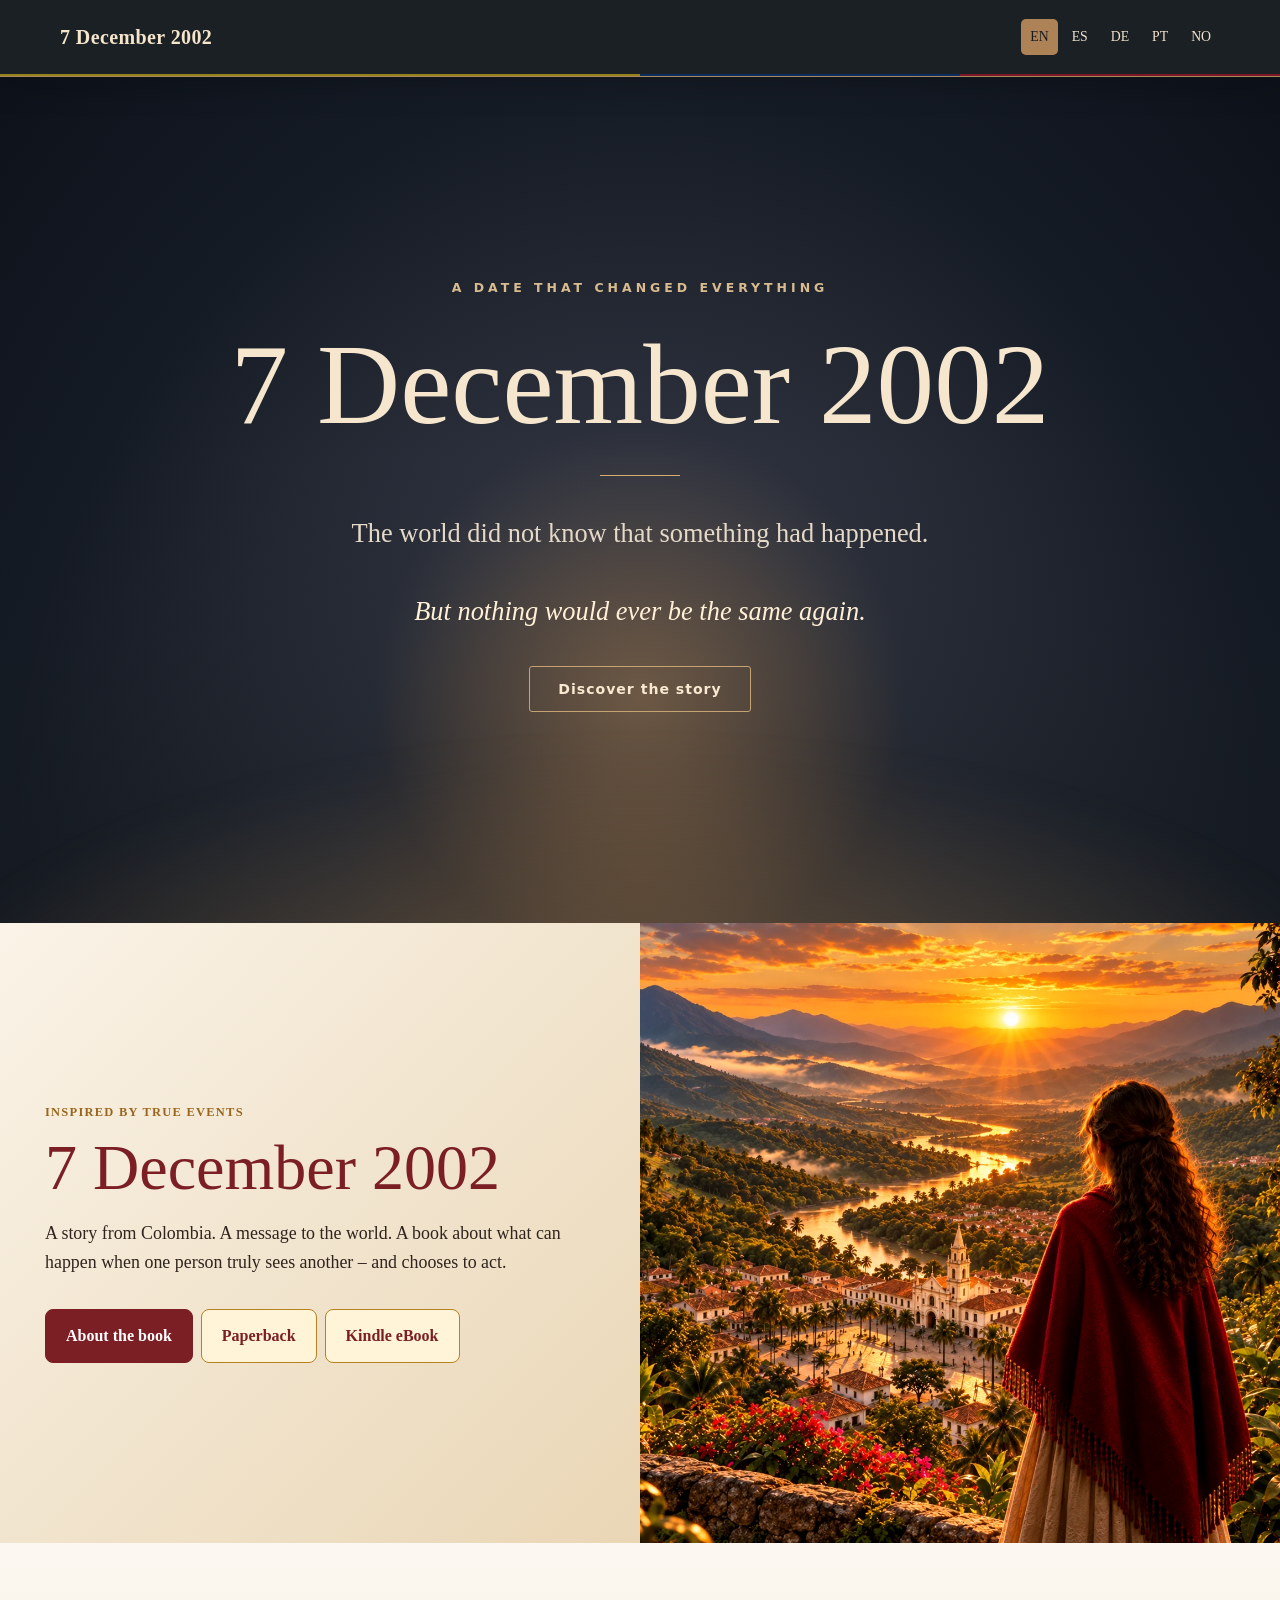
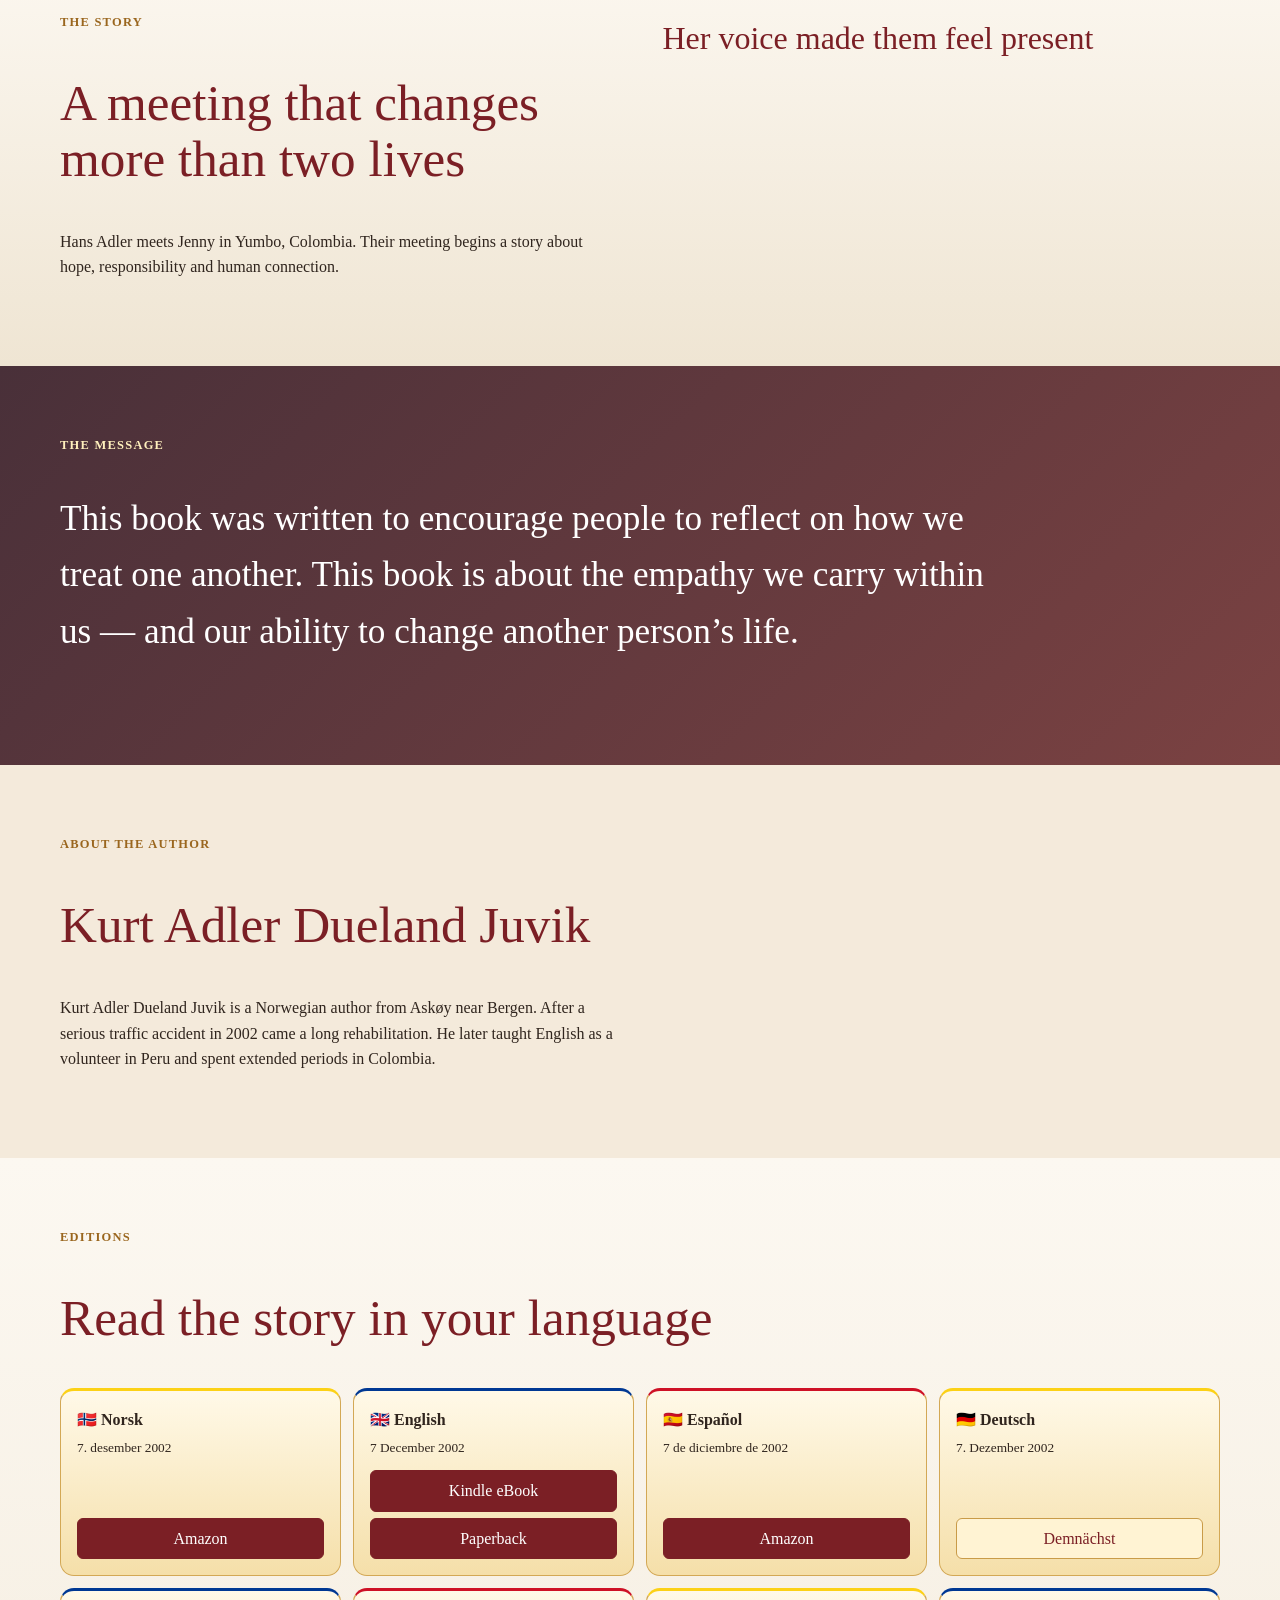
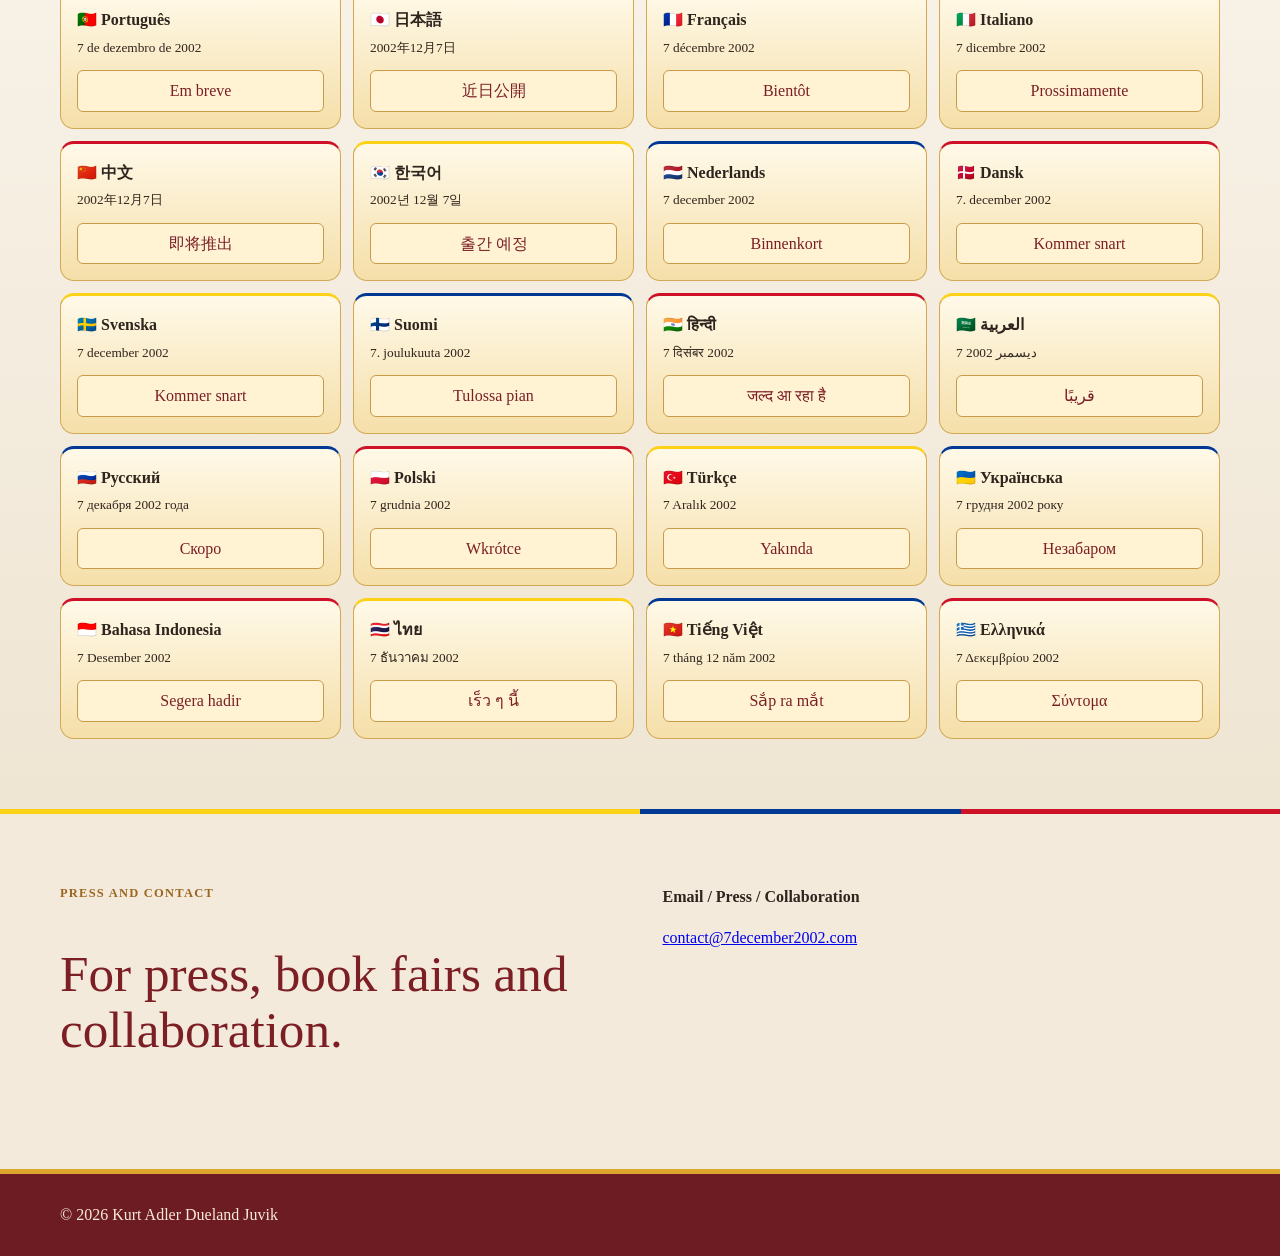
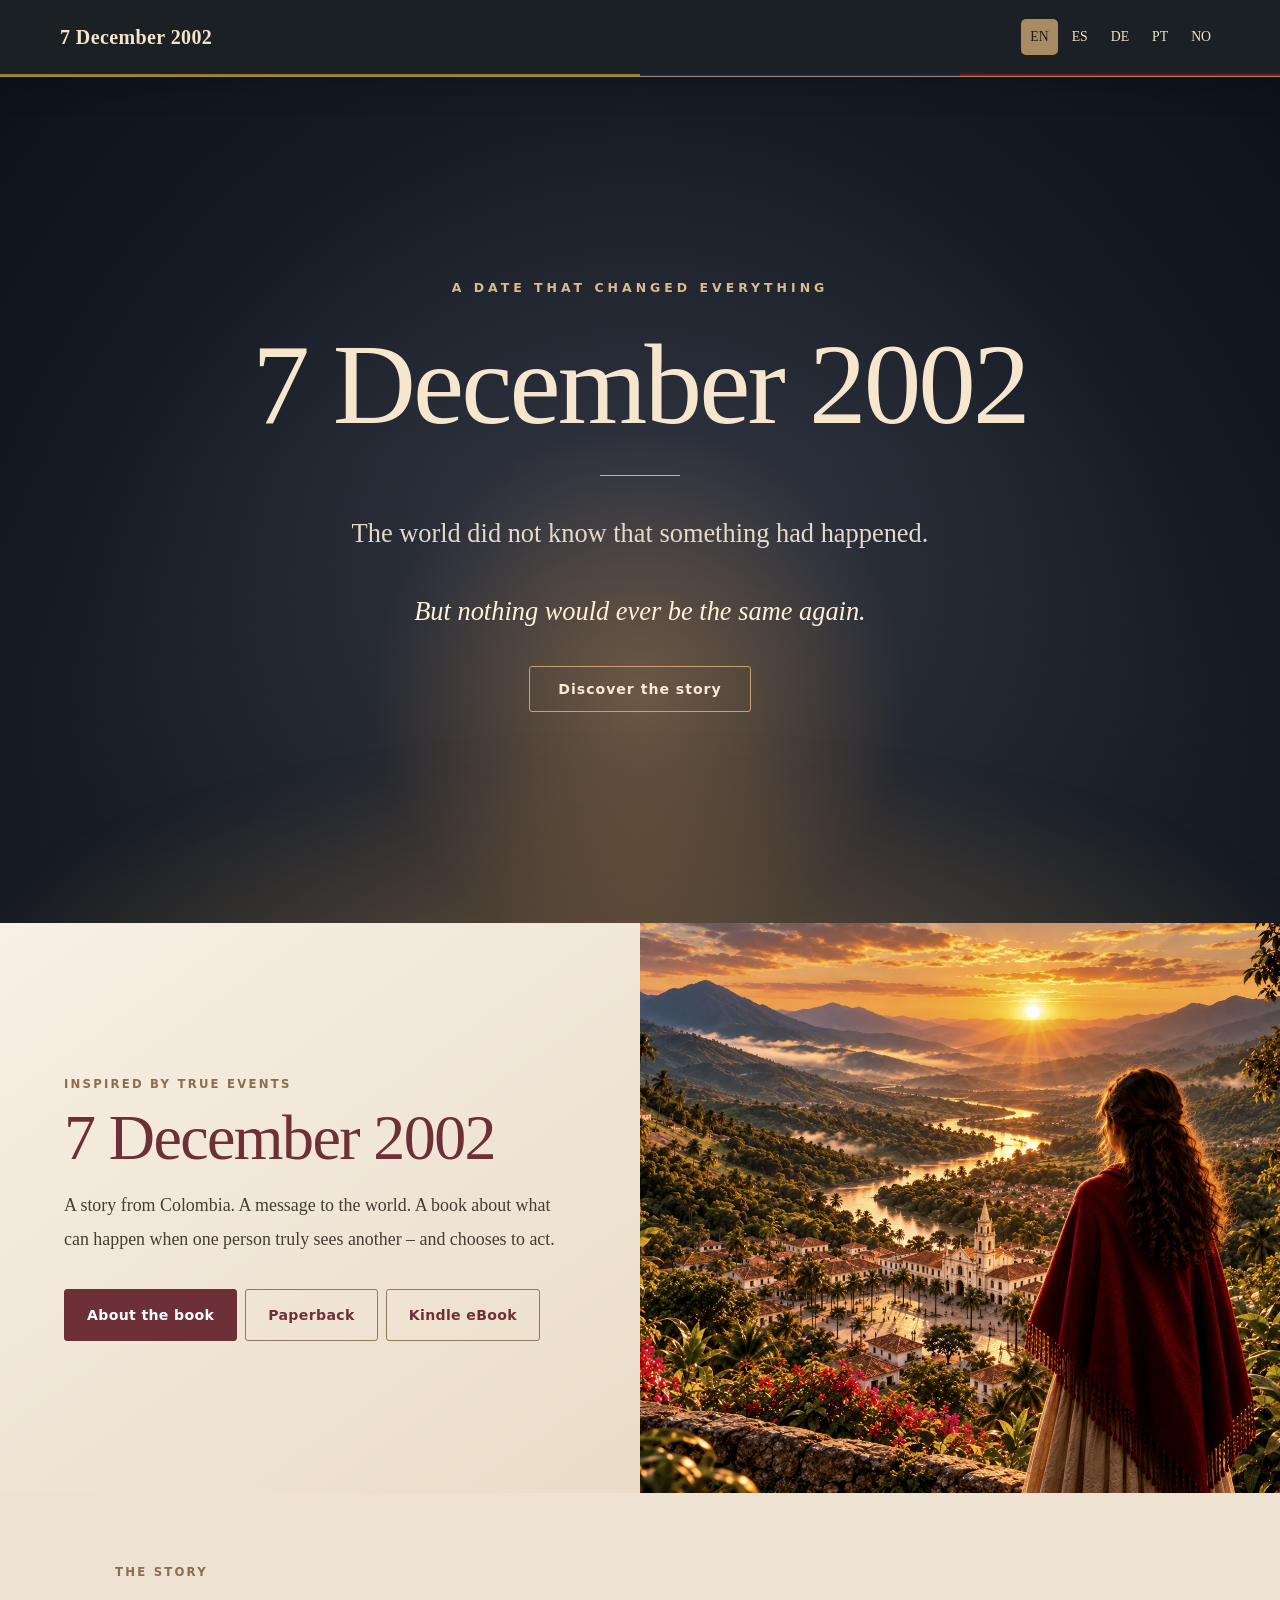
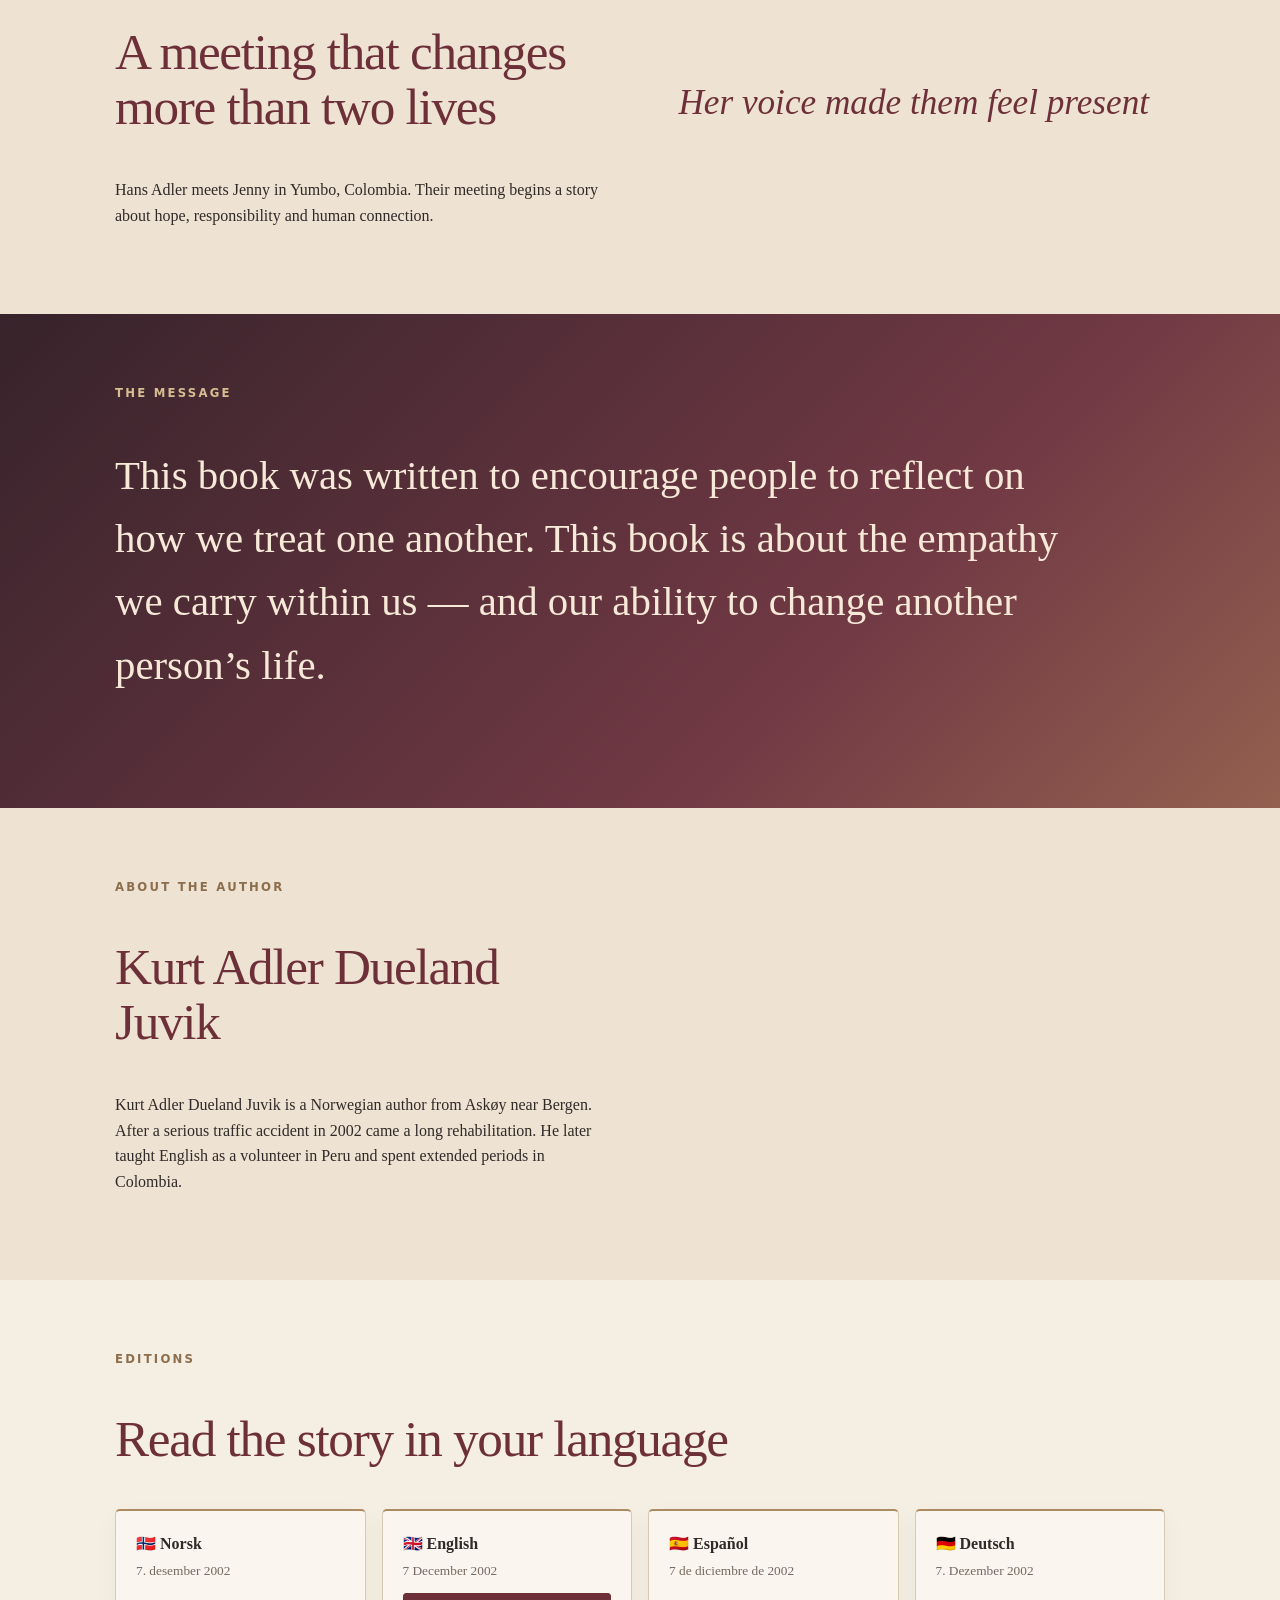
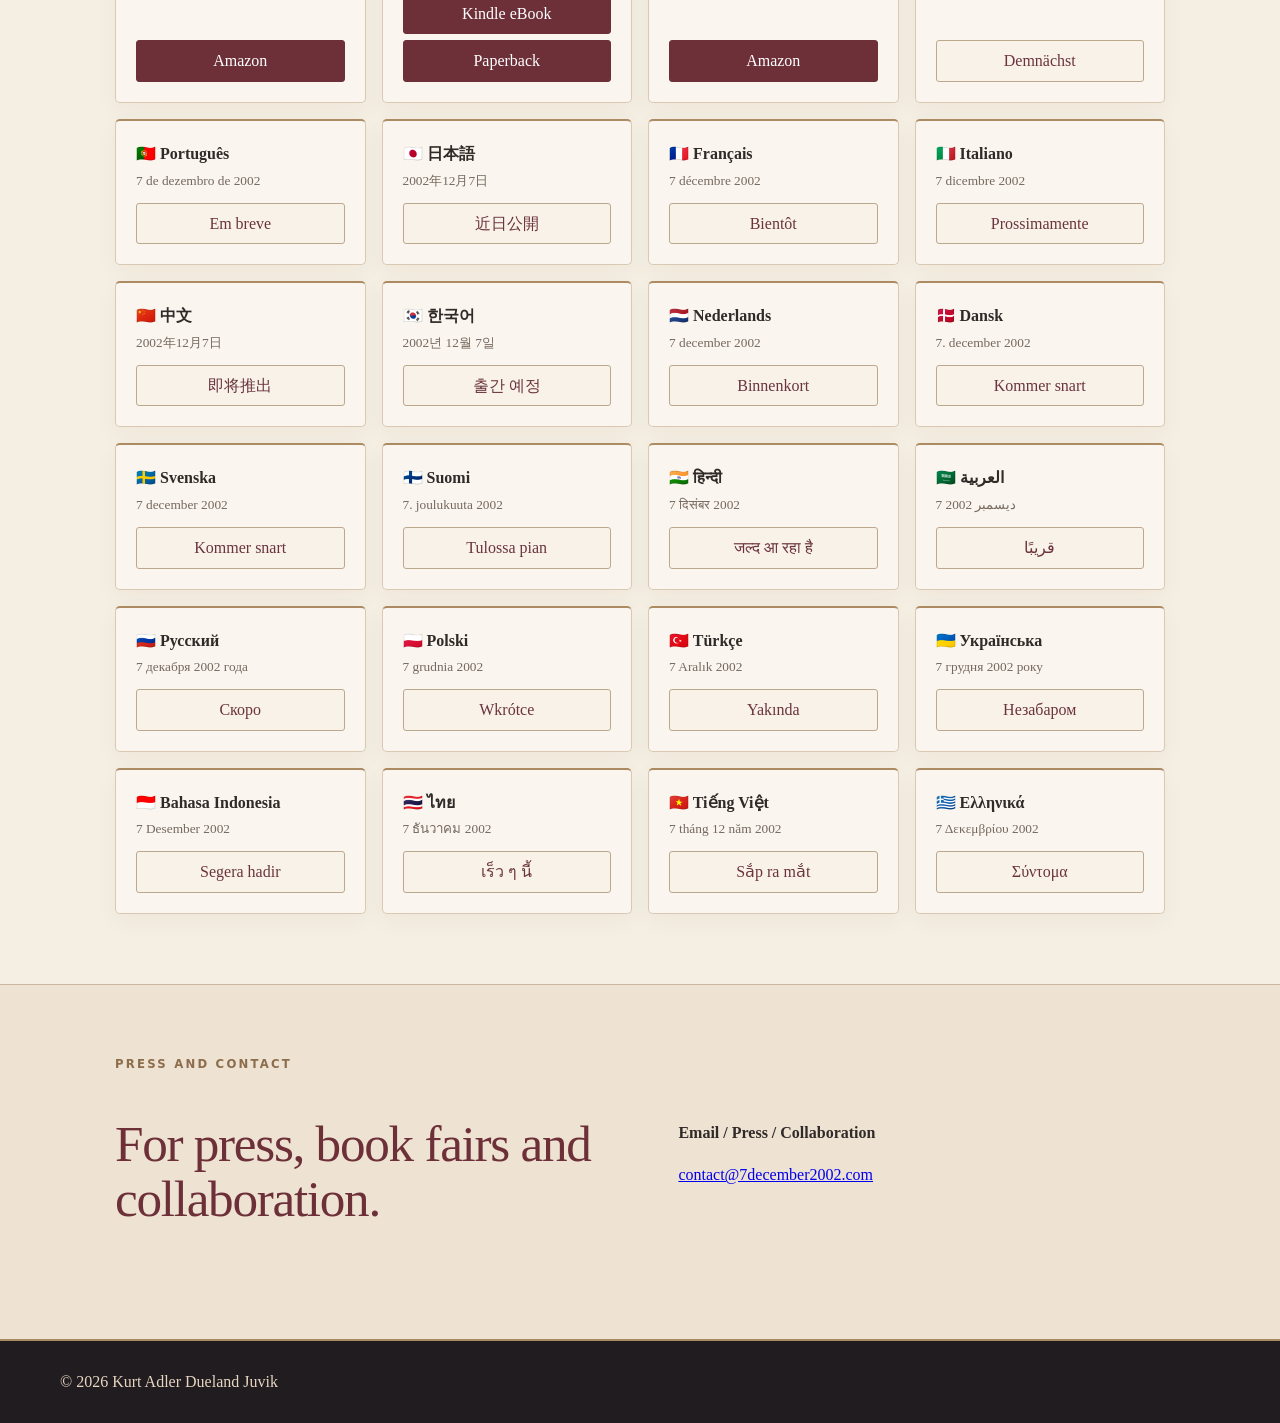
